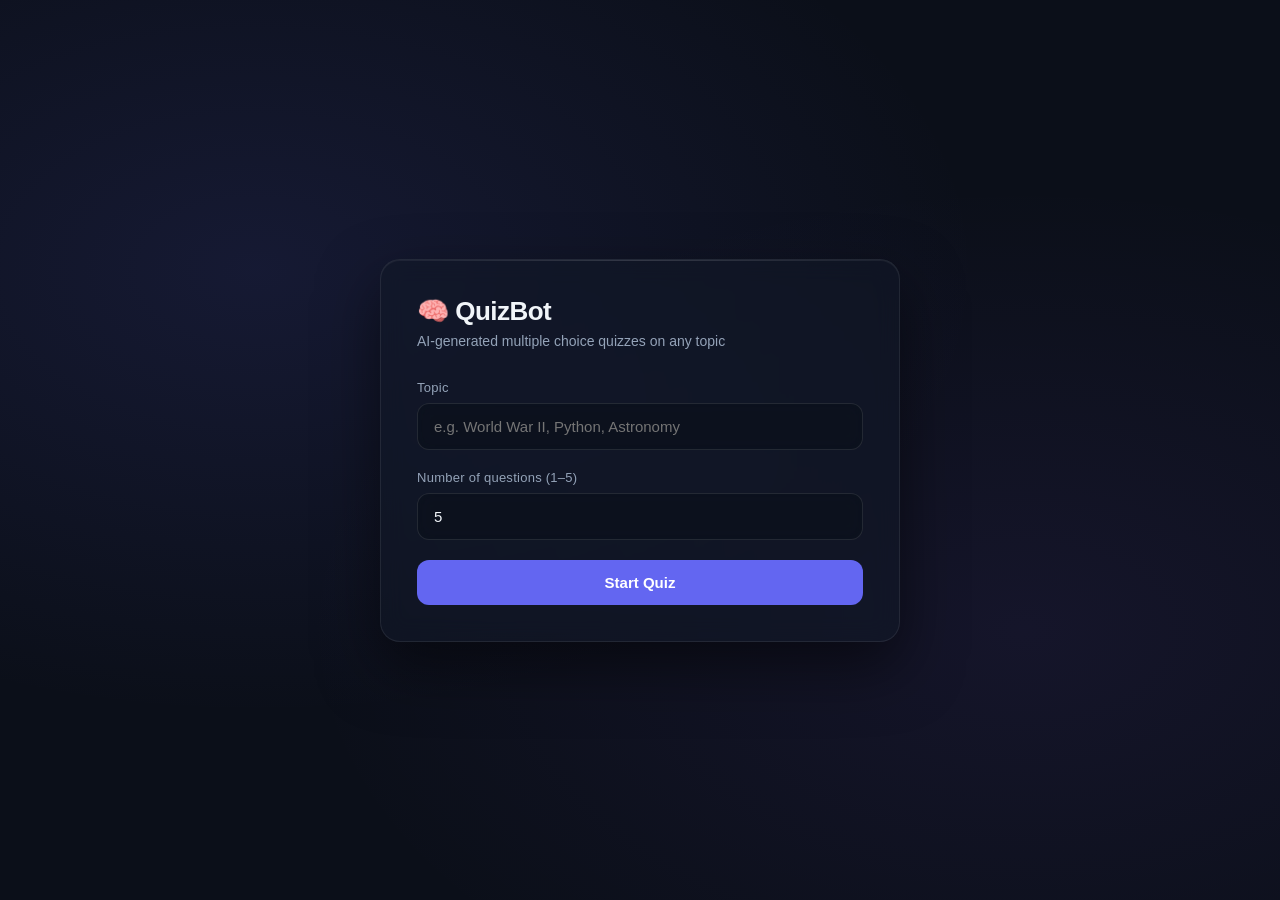
==== static/index.html @ 8777d4e5 "Initial commit: quiz app with glassmorphism UI and API layer" ====
<!DOCTYPE html>
<html lang="en">
<head>
<meta charset="UTF-8">
<meta name="viewport" content="width=device-width, initial-scale=1.0">
<meta name="api-base-url" content="{{ api_base_url | default('/api') }}">
<title>QuizBot</title>
<style>
  :root {
    --bg: #0B0F19;
    --bg-secondary: #111827;
    --card: rgba(17, 24, 39, 0.6);
    --card-border: rgba(255, 255, 255, 0.08);
    --accent: #6366f1;
    --accent-hover: #818cf8;
    --accent-glow: rgba(99, 102, 241, 0.4);
    --text: #f1f5f9;
    --muted: #94a3b8;
    --correct: #22c55e;
    --correct-glow: rgba(34, 197, 94, 0.3);
    --wrong: #ef4444;
    --wrong-glow: rgba(239, 68, 68, 0.3);
  }

  * { box-sizing: border-box; }

  body {
    margin: 0;
    min-height: 100vh;
    display: flex;
    align-items: center;
    justify-content: center;
    background: var(--bg);
    background-image:
      radial-gradient(at 20% 30%, rgba(99, 102, 241, 0.12) 0%, transparent 50%),
      radial-gradient(at 80% 70%, rgba(139, 92, 246, 0.08) 0%, transparent 50%);
    font-family: -apple-system, BlinkMacSystemFont, "Segoe UI", Roboto, sans-serif;
    color: var(--text);
    padding: 20px;
    overflow-x: hidden;
  }

  .card {
    background: var(--card);
    backdrop-filter: blur(12px);
    -webkit-backdrop-filter: blur(12px);
    border: 1px solid var(--card-border);
    border-radius: 20px;
    padding: 36px;
    width: 100%;
    max-width: 520px;
    box-shadow:
      0 25px 60px rgba(0, 0, 0, 0.5),
      inset 0 1px 0 rgba(255, 255, 255, 0.05);
    position: relative;
    overflow: hidden;
  }

  .card::before {
    content: '';
    position: absolute;
    top: 0;
    left: 0;
    right: 0;
    height: 1px;
    background: linear-gradient(90deg, transparent, rgba(255, 255, 255, 0.1), transparent);
  }

  h1 {
    margin: 0 0 4px;
    font-size: 26px;
    font-weight: 700;
    display: flex;
    align-items: center;
    gap: 10px;
    letter-spacing: -0.02em;
  }

  p.sub {
    color: var(--muted);
    margin: 0 0 28px;
    font-size: 14px;
    line-height: 1.5;
  }

  label {
    display: block;
    font-size: 13px;
    color: var(--muted);
    margin-bottom: 8px;
    font-weight: 500;
    letter-spacing: 0.02em;
  }

  input {
    width: 100%;
    padding: 14px 16px;
    border-radius: 12px;
    border: 1px solid rgba(255, 255, 255, 0.1);
    background: rgba(11, 15, 25, 0.6);
    backdrop-filter: blur(8px);
    color: var(--text);
    font-size: 15px;
    margin-bottom: 20px;
    transition: all 0.2s cubic-bezier(0.16, 1, 0.3, 1);
  }

  input:focus {
    outline: none;
    border-color: var(--accent);
    box-shadow: 0 0 0 3px var(--accent-glow);
  }

  button {
    width: 100%;
    padding: 14px;
    border: none;
    border-radius: 12px;
    background: var(--accent);
    color: white;
    font-size: 15px;
    font-weight: 600;
    cursor: pointer;
    transition: all 0.2s cubic-bezier(0.16, 1, 0.3, 1);
    position: relative;
    overflow: hidden;
  }

  button::before {
    content: '';
    position: absolute;
    top: 50%;
    left: 50%;
    width: 0;
    height: 0;
    background: rgba(255, 255, 255, 0.15);
    border-radius: 50%;
    transform: translate(-50%, -50%);
    transition: width 0.5s, height 0.5s;
  }

  button:hover::before {
    width: 300px;
    height: 300px;
  }

  button:hover {
    background: var(--accent-hover);
    transform: translateY(-1px);
    box-shadow: 0 8px 25px var(--accent-glow);
  }

  button:active {
    transform: translateY(0);
  }

  button:disabled {
    opacity: 0.5;
    cursor: not-allowed;
    transform: none;
  }

  .progress {
    font-size: 13px;
    color: var(--muted);
    margin-bottom: 16px;
    display: flex;
    justify-content: space-between;
    font-weight: 500;
    letter-spacing: 0.02em;
  }

  .question-text {
    font-size: 18px;
    line-height: 1.6;
    margin-bottom: 24px;
    font-weight: 500;
    letter-spacing: -0.01em;
  }

  .option-btn {
    display: flex;
    align-items: center;
    gap: 12px;
    width: 100%;
    text-align: left;
    background: rgba(11, 15, 25, 0.5);
    backdrop-filter: blur(8px);
    border: 1px solid rgba(255, 255, 255, 0.08);
    color: var(--text);
    padding: 14px 18px;
    border-radius: 12px;
    margin-bottom: 10px;
    font-size: 14px;
    cursor: pointer;
    transition: all 0.25s cubic-bezier(0.16, 1, 0.3, 1);
    position: relative;
    overflow: hidden;
    opacity: 0;
    transform: translateY(8px);
  }

  .option-btn:hover:not(:disabled) {
    border-color: var(--accent);
    background: rgba(99, 102, 241, 0.08);
    transform: scale(1.02) translateY(0);
    box-shadow: 0 4px 20px rgba(99, 102, 241, 0.15);
  }

  .option-btn:active:not(:disabled) {
    transform: scale(0.98);
  }

  .option-btn.correct {
    border-color: var(--correct);
    background: rgba(34, 197, 94, 0.12);
    animation: pulse-correct 0.5s cubic-bezier(0.16, 1, 0.3, 1);
  }

  .option-btn.wrong {
    border-color: var(--wrong);
    background: rgba(239, 68, 68, 0.12);
    animation: shake-wrong 0.5s cubic-bezier(0.16, 1, 0.3, 1);
  }

  .option-letter {
    display: inline-flex;
    align-items: center;
    justify-content: center;
    width: 28px;
    height: 28px;
    border-radius: 8px;
    background: rgba(255, 255, 255, 0.06);
    font-weight: 600;
    font-size: 13px;
    flex-shrink: 0;
  }

  .option-btn.correct .option-letter {
    background: var(--correct);
    color: #0B0F19;
  }

  .option-btn.wrong .option-letter {
    background: var(--wrong);
    color: white;
  }

  .feedback {
    margin: 16px 0;
    padding: 14px 18px;
    border-radius: 12px;
    font-size: 14px;
    font-weight: 500;
    backdrop-filter: blur(8px);
    border: 1px solid;
  }

  .feedback.correct {
    background: rgba(34, 197, 94, 0.1);
    color: var(--correct);
    border-color: rgba(34, 197, 94, 0.2);
  }

  .feedback.wrong {
    background: rgba(239, 68, 68, 0.1);
    color: var(--wrong);
    border-color: rgba(239, 68, 68, 0.2);
  }

  .error {
    color: var(--wrong);
    font-size: 13px;
    margin-bottom: 16px;
    padding: 12px 16px;
    background: rgba(239, 68, 68, 0.1);
    border-radius: 10px;
    border: 1px solid rgba(239, 68, 68, 0.2);
    backdrop-filter: blur(8px);
  }

  .score-final {
    text-align: center;
  }

  .score-final .big {
    font-size: 56px;
    font-weight: 700;
    margin: 16px 0;
    background: linear-gradient(135deg, var(--accent), #a78bfa);
    -webkit-background-clip: text;
    -webkit-text-fill-color: transparent;
    background-clip: text;
    letter-spacing: -0.02em;
  }

  .hidden { display: none !important; }

  /* Skeleton Loader */
  .skeleton-container {
    position: absolute;
    inset: 0;
    padding: 36px;
    display: flex;
    flex-direction: column;
    gap: 16px;
    z-index: 10;
    background: var(--card);
    backdrop-filter: blur(12px);
    border-radius: 20px;
  }

  .skeleton-line {
    height: 14px;
    background: linear-gradient(90deg, rgba(255,255,255,0.04) 25%, rgba(255,255,255,0.08) 50%, rgba(255,255,255,0.04) 75%);
    background-size: 200% 100%;
    animation: skeleton-shimmer 1.5s infinite;
    border-radius: 8px;
  }

  .skeleton-line.short { width: 60%; }
  .skeleton-line.medium { width: 80%; }
  .skeleton-line.long { width: 100%; }
  .skeleton-line.question { height: 18px; margin-top: 8px; }
  .skeleton-line.option { height: 48px; margin-top: 4px; }

  /* Error Fallback */
  .error-fallback {
    text-align: center;
    padding: 20px 0;
  }

  .error-fallback .error-icon {
    font-size: 48px;
    margin-bottom: 16px;
    opacity: 0.8;
  }

  .error-fallback .error-message {
    color: var(--wrong);
    font-size: 14px;
    margin-bottom: 20px;
    line-height: 1.5;
  }

  /* Spinner */
  .spinner {
    display: flex;
    align-items: center;
    justify-content: center;
    gap: 10px;
    color: var(--muted);
    padding: 20px 0;
    font-size: 14px;
  }

  .spinner-dot {
    width: 8px;
    height: 8px;
    border-radius: 50%;
    background: var(--accent);
    animation: spinner-bounce 1.4s ease-in-out infinite both;
  }

  .spinner-dot:nth-child(1) { animation-delay: -0.32s; }
  .spinner-dot:nth-child(2) { animation-delay: -0.16s; }

  /* Animations */
  @keyframes skeleton-shimmer {
    0% { background-position: 200% 0; }
    100% { background-position: -200% 0; }
  }

  @keyframes spinner-bounce {
    0%, 80%, 100% { transform: scale(0); opacity: 0.5; }
    40% { transform: scale(1); opacity: 1; }
  }

  @keyframes pulse-correct {
    0% { transform: scale(1); }
    50% { transform: scale(1.02); box-shadow: 0 0 0 4px var(--correct-glow); }
    100% { transform: scale(1); }
  }

  @keyframes shake-wrong {
    0%, 100% { transform: translateX(0); }
    20% { transform: translateX(-4px); }
    40% { transform: translateX(4px); }
    60% { transform: translateX(-4px); }
    80% { transform: translateX(4px); }
  }

  @keyframes fadeInUp {
    from { opacity: 0; transform: translateY(20px); }
    to { opacity: 1; transform: translateY(0); }
  }

  .screen-enter {
    animation: fadeInUp 0.5s cubic-bezier(0.16, 1, 0.3, 1) forwards;
  }

  /* Leaderboard */
  .leaderboard-item {
    display: flex;
    justify-content: space-between;
    align-items: center;
    padding: 10px 14px;
    background: rgba(255, 255, 255, 0.03);
    border-radius: 10px;
    margin-bottom: 8px;
    font-size: 14px;
    border: 1px solid rgba(255, 255, 255, 0.05);
  }

  .leaderboard-rank {
    font-weight: 700;
    color: var(--accent);
    width: 30px;
  }

  .leaderboard-score {
    font-weight: 600;
    color: var(--correct);
  }
</style>
</head>
<body>

<div class="card" id="app">
  <h1>🧠 QuizBot</h1>
  <p class="sub">AI-generated multiple choice quizzes on any topic</p>
  <div id="error" class="error hidden"></div>

  <!-- Setup screen -->
  <div id="setup-screen">
    <label for="topic">Topic</label>
    <input id="topic" type="text" placeholder="e.g. World War II, Python, Astronomy">

    <label for="num-questions">Number of questions (1–5)</label>
    <input id="num-questions" type="number" min="1" max="5" value="5">

    <button id="start-btn">Start Quiz</button>
  </div>

  <!-- Quiz screen -->
  <div id="quiz-screen" class="hidden">
    <div class="progress">
      <span id="progress-text"></span>
      <span id="score-text"></span>
    </div>
    <div id="question-text" class="question-text"></div>
    <div id="options-container"></div>
    <div id="feedback" class="feedback hidden"></div>
    <button id="next-btn" class="hidden">Next Question</button>
  </div>

  <!-- Loading -->
  <div id="loading" class="spinner hidden">
    <div class="spinner-dot"></div>
    <div class="spinner-dot"></div>
    <div class="spinner-dot"></div>
  </div>

  <!-- Skeleton Loader -->
  <div id="skeleton" class="skeleton-container hidden">
    <div class="skeleton-line short question"></div>
    <div class="skeleton-line long question"></div>
    <div class="skeleton-line option"></div>
    <div class="skeleton-line option"></div>
    <div class="skeleton-line option"></div>
    <div class="skeleton-line option"></div>
  </div>

  <!-- Error Fallback -->
  <div id="error-fallback" class="error-fallback hidden">
    <div class="error-icon">⚠️</div>
    <div class="error-message"></div>
    <button id="retry-btn">Try Again</button>
  </div>

  <!-- Final score screen -->
  <div id="final-screen" class="hidden score-final">
    <p>Quiz complete!</p>
    <div class="big" id="final-score"></div>
    <button id="restart-btn">Try Another Topic</button>
  </div>
</div>

<script type="module" src="/static/js/app.js"></script>
</body>
</html>
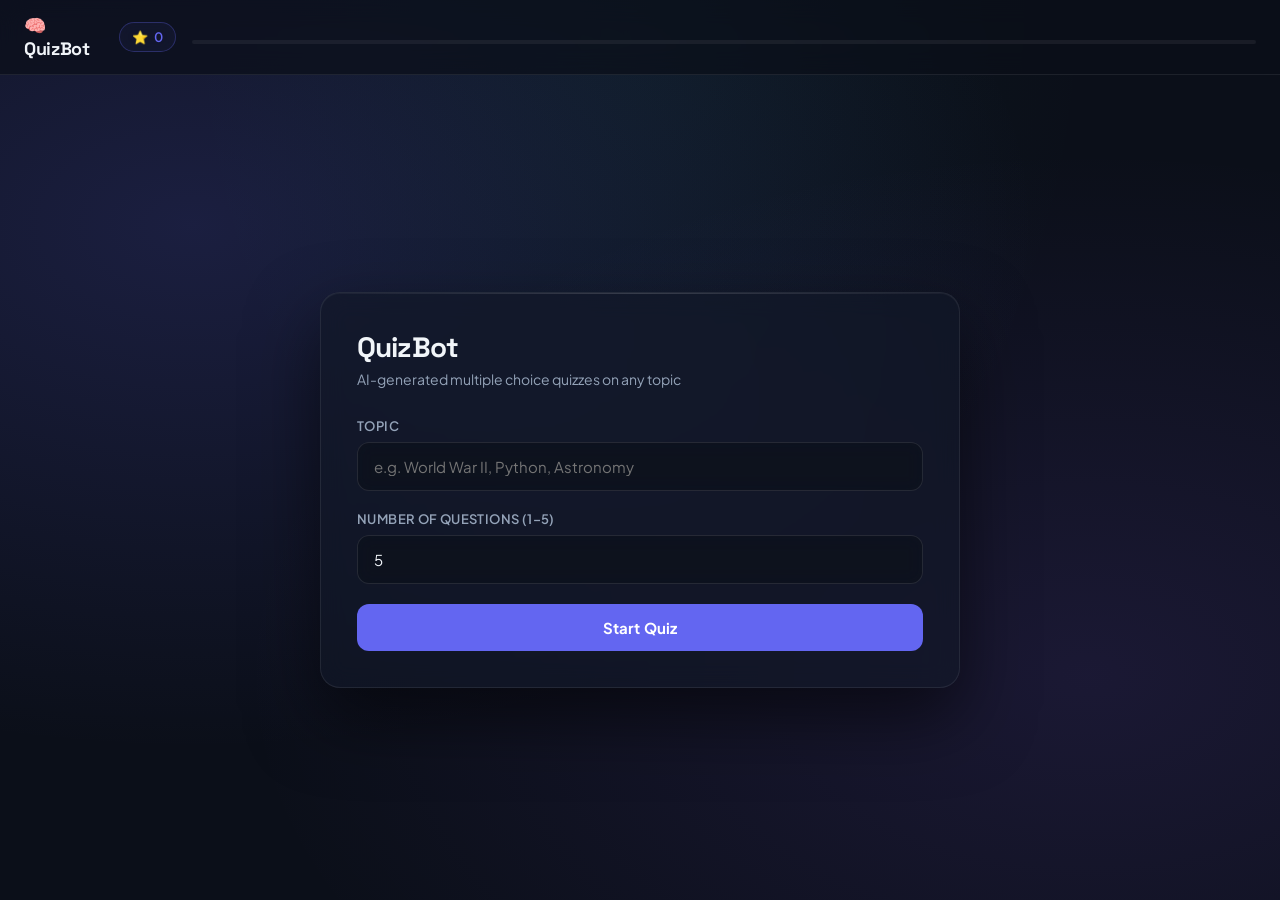
==== commit 515e2baa: "fix: add utf-8 encoding fallback in template loader and redesign UI with glassmorphism" ====
--- a/static/index.html
+++ b/static/index.html
@@ -5,41 +5,123 @@
 <meta name="viewport" content="width=device-width, initial-scale=1.0">
 <meta name="api-base-url" content="{{ api_base_url | default('/api') }}">
 <title>QuizBot</title>
+<link rel="preconnect" href="https://fonts.googleapis.com">
+<link rel="preconnect" href="https://fonts.gstatic.com" crossorigin>
+<link href="https://fonts.googleapis.com/css2?family=Plus+Jakarta+Sans:wght@400;500;600;700&family=Space+Grotesk:wght@500;700&display=swap" rel="stylesheet">
 <style>
   :root {
     --bg: #0B0F19;
-    --bg-secondary: #111827;
-    --card: rgba(17, 24, 39, 0.6);
+    --bg-secondary: #0f1629;
+    --card: rgba(17, 24, 39, 0.65);
     --card-border: rgba(255, 255, 255, 0.08);
-    --accent: #6366f1;
+    --accent: #6366F1;
     --accent-hover: #818cf8;
-    --accent-glow: rgba(99, 102, 241, 0.4);
+    --accent-glow: rgba(99, 102, 241, 0.45);
     --text: #f1f5f9;
     --muted: #94a3b8;
-    --correct: #22c55e;
-    --correct-glow: rgba(34, 197, 94, 0.3);
-    --wrong: #ef4444;
-    --wrong-glow: rgba(239, 68, 68, 0.3);
-  }
-
-  * { box-sizing: border-box; }
+    --correct: #10B981;
+    --correct-glow: rgba(16, 185, 129, 0.35);
+    --wrong: #EF4444;
+    --wrong-glow: rgba(239, 68, 68, 0.35);
+    --header-bg: rgba(11, 15, 25, 0.7);
+  }
+
+  * { box-sizing: border-box; margin: 0; padding: 0; }
 
   body {
-    margin: 0;
     min-height: 100vh;
     display: flex;
     align-items: center;
     justify-content: center;
     background: var(--bg);
     background-image:
-      radial-gradient(at 20% 30%, rgba(99, 102, 241, 0.12) 0%, transparent 50%),
-      radial-gradient(at 80% 70%, rgba(139, 92, 246, 0.08) 0%, transparent 50%);
-    font-family: -apple-system, BlinkMacSystemFont, "Segoe UI", Roboto, sans-serif;
+      radial-gradient(at 15% 25%, rgba(99, 102, 241, 0.18) 0%, transparent 55%),
+      radial-gradient(at 85% 75%, rgba(139, 92, 246, 0.12) 0%, transparent 55%),
+      radial-gradient(at 50% 0%, rgba(16, 185, 129, 0.06) 0%, transparent 50%);
+    font-family: 'Plus Jakarta Sans', sans-serif;
     color: var(--text);
     padding: 20px;
     overflow-x: hidden;
   }
 
+  /* Header Bar */
+  .header-bar {
+    position: fixed;
+    top: 0;
+    left: 0;
+    right: 0;
+    z-index: 100;
+    background: var(--header-bg);
+    backdrop-filter: blur(12px);
+    -webkit-backdrop-filter: blur(12px);
+    border-bottom: 1px solid var(--card-border);
+    padding: 14px 24px;
+    display: flex;
+    align-items: center;
+    justify-content: space-between;
+    gap: 16px;
+  }
+
+  .header-brand {
+    font-family: 'Space Grotesk', sans-serif;
+    font-size: 18px;
+    font-weight: 700;
+    letter-spacing: -0.02em;
+    display: flex;
+    align-items: center;
+    gap: 8px;
+  }
+
+  .header-stats {
+    display: flex;
+    align-items: center;
+    gap: 12px;
+  }
+
+  .stat-badge {
+    display: inline-flex;
+    align-items: center;
+    gap: 6px;
+    padding: 6px 12px;
+    border-radius: 999px;
+    background: rgba(255, 255, 255, 0.04);
+    border: 1px solid var(--card-border);
+    font-size: 13px;
+    font-weight: 600;
+    backdrop-filter: blur(8px);
+  }
+
+  .stat-badge.streak {
+    border-color: rgba(245, 158, 11, 0.3);
+    color: #fbbf24;
+    background: rgba(245, 158, 11, 0.08);
+  }
+
+  .stat-badge.score {
+    border-color: rgba(99, 102, 241, 0.3);
+    color: var(--accent);
+    background: rgba(99, 102, 241, 0.08);
+  }
+
+  /* Progress Bar */
+  .progress-track {
+    width: 100%;
+    height: 4px;
+    background: rgba(255, 255, 255, 0.06);
+    border-radius: 999px;
+    overflow: hidden;
+    margin-top: 10px;
+  }
+
+  .progress-fill {
+    height: 100%;
+    background: linear-gradient(90deg, var(--accent), #a78bfa);
+    border-radius: 999px;
+    transition: width 0.4s cubic-bezier(0.16, 1, 0.3, 1);
+    box-shadow: 0 0 12px var(--accent-glow);
+  }
+
+  /* Main Card */
   .card {
     background: var(--card);
     backdrop-filter: blur(12px);
@@ -48,12 +130,13 @@
     border-radius: 20px;
     padding: 36px;
     width: 100%;
-    max-width: 520px;
+    max-width: 640px;
     box-shadow:
-      0 25px 60px rgba(0, 0, 0, 0.5),
-      inset 0 1px 0 rgba(255, 255, 255, 0.05);
+      0 30px 70px rgba(0, 0, 0, 0.55),
+      inset 0 1px 0 rgba(255, 255, 255, 0.04);
     position: relative;
     overflow: hidden;
+    margin-top: 80px;
   }
 
   .card::before {
@@ -63,24 +146,22 @@
     left: 0;
     right: 0;
     height: 1px;
-    background: linear-gradient(90deg, transparent, rgba(255, 255, 255, 0.1), transparent);
+    background: linear-gradient(90deg, transparent, rgba(255, 255, 255, 0.12), transparent);
   }
 
   h1 {
-    margin: 0 0 4px;
-    font-size: 26px;
+    font-family: 'Space Grotesk', sans-serif;
+    font-size: 28px;
     font-weight: 700;
-    display: flex;
-    align-items: center;
-    gap: 10px;
-    letter-spacing: -0.02em;
+    margin-bottom: 4px;
+    letter-spacing: -0.03em;
   }
 
   p.sub {
     color: var(--muted);
-    margin: 0 0 28px;
     font-size: 14px;
     line-height: 1.5;
+    margin-bottom: 28px;
   }
 
   label {
@@ -88,8 +169,9 @@
     font-size: 13px;
     color: var(--muted);
     margin-bottom: 8px;
-    font-weight: 500;
-    letter-spacing: 0.02em;
+    font-weight: 600;
+    letter-spacing: 0.03em;
+    text-transform: uppercase;
   }
 
   input {
@@ -97,12 +179,13 @@
     padding: 14px 16px;
     border-radius: 12px;
     border: 1px solid rgba(255, 255, 255, 0.1);
-    background: rgba(11, 15, 25, 0.6);
+    background: rgba(11, 15, 25, 0.55);
     backdrop-filter: blur(8px);
     color: var(--text);
+    font-family: 'Plus Jakarta Sans', sans-serif;
     font-size: 15px;
     margin-bottom: 20px;
-    transition: all 0.2s cubic-bezier(0.16, 1, 0.3, 1);
+    transition: all 0.25s cubic-bezier(0.16, 1, 0.3, 1);
   }
 
   input:focus {
@@ -118,61 +201,47 @@
     border-radius: 12px;
     background: var(--accent);
     color: white;
+    font-family: 'Plus Jakarta Sans', sans-serif;
     font-size: 15px;
-    font-weight: 600;
+    font-weight: 700;
     cursor: pointer;
-    transition: all 0.2s cubic-bezier(0.16, 1, 0.3, 1);
+    transition: all 0.25s cubic-bezier(0.16, 1, 0.3, 1);
     position: relative;
     overflow: hidden;
-  }
-
-  button::before {
+    letter-spacing: 0.01em;
+  }
+
+  button::after {
     content: '';
     position: absolute;
-    top: 50%;
-    left: 50%;
-    width: 0;
-    height: 0;
-    background: rgba(255, 255, 255, 0.15);
-    border-radius: 50%;
-    transform: translate(-50%, -50%);
-    transition: width 0.5s, height 0.5s;
-  }
-
-  button:hover::before {
-    width: 300px;
-    height: 300px;
+    inset: 0;
+    background: linear-gradient(135deg, rgba(255,255,255,0.15), transparent 60%);
+    opacity: 0;
+    transition: opacity 0.25s;
   }
 
   button:hover {
     background: var(--accent-hover);
     transform: translateY(-1px);
-    box-shadow: 0 8px 25px var(--accent-glow);
-  }
+    box-shadow: 0 10px 30px var(--accent-glow);
+  }
+
+  button:hover::after { opacity: 1; }
 
   button:active {
-    transform: translateY(0);
+    transform: translateY(0) scale(0.98);
   }
 
   button:disabled {
     opacity: 0.5;
     cursor: not-allowed;
-    transform: none;
-  }
-
-  .progress {
-    font-size: 13px;
-    color: var(--muted);
-    margin-bottom: 16px;
-    display: flex;
-    justify-content: space-between;
-    font-weight: 500;
-    letter-spacing: 0.02em;
+    transform: none !important;
   }
 
   .question-text {
-    font-size: 18px;
-    line-height: 1.6;
+    font-family: 'Space Grotesk', sans-serif;
+    font-size: 20px;
+    line-height: 1.5;
     margin-bottom: 24px;
     font-weight: 500;
     letter-spacing: -0.01em;
@@ -181,39 +250,42 @@
   .option-btn {
     display: flex;
     align-items: center;
-    gap: 12px;
+    gap: 14px;
     width: 100%;
     text-align: left;
     background: rgba(11, 15, 25, 0.5);
     backdrop-filter: blur(8px);
     border: 1px solid rgba(255, 255, 255, 0.08);
     color: var(--text);
-    padding: 14px 18px;
-    border-radius: 12px;
-    margin-bottom: 10px;
+    padding: 16px 20px;
+    border-radius: 14px;
+    margin-bottom: 12px;
+    font-family: 'Plus Jakarta Sans', sans-serif;
     font-size: 14px;
+    font-weight: 500;
     cursor: pointer;
-    transition: all 0.25s cubic-bezier(0.16, 1, 0.3, 1);
+    transition: all 0.3s cubic-bezier(0.16, 1, 0.3, 1);
     position: relative;
     overflow: hidden;
     opacity: 0;
-    transform: translateY(8px);
+    transform: translateY(10px);
   }
 
   .option-btn:hover:not(:disabled) {
     border-color: var(--accent);
     background: rgba(99, 102, 241, 0.08);
     transform: scale(1.02) translateY(0);
-    box-shadow: 0 4px 20px rgba(99, 102, 241, 0.15);
+    box-shadow: 0 6px 24px rgba(99, 102, 241, 0.18);
   }
 
   .option-btn:active:not(:disabled) {
     transform: scale(0.98);
+    transition: all 0.1s cubic-bezier(0.16, 1, 0.3, 1);
   }
 
   .option-btn.correct {
     border-color: var(--correct);
-    background: rgba(34, 197, 94, 0.12);
+    background: rgba(16, 185, 129, 0.12);
     animation: pulse-correct 0.5s cubic-bezier(0.16, 1, 0.3, 1);
   }
 
@@ -227,13 +299,14 @@
     display: inline-flex;
     align-items: center;
     justify-content: center;
-    width: 28px;
-    height: 28px;
+    width: 30px;
+    height: 30px;
     border-radius: 8px;
     background: rgba(255, 255, 255, 0.06);
-    font-weight: 600;
+    font-weight: 700;
     font-size: 13px;
     flex-shrink: 0;
+    transition: all 0.25s;
   }
 
   .option-btn.correct .option-letter {
@@ -251,15 +324,15 @@
     padding: 14px 18px;
     border-radius: 12px;
     font-size: 14px;
-    font-weight: 500;
+    font-weight: 600;
     backdrop-filter: blur(8px);
     border: 1px solid;
   }
 
   .feedback.correct {
-    background: rgba(34, 197, 94, 0.1);
+    background: rgba(16, 185, 129, 0.1);
     color: var(--correct);
-    border-color: rgba(34, 197, 94, 0.2);
+    border-color: rgba(16, 185, 129, 0.2);
   }
 
   .feedback.wrong {
@@ -279,19 +352,18 @@
     backdrop-filter: blur(8px);
   }
 
-  .score-final {
-    text-align: center;
-  }
+  .score-final { text-align: center; }
 
   .score-final .big {
-    font-size: 56px;
+    font-family: 'Space Grotesk', sans-serif;
+    font-size: 64px;
     font-weight: 700;
     margin: 16px 0;
     background: linear-gradient(135deg, var(--accent), #a78bfa);
     -webkit-background-clip: text;
     -webkit-text-fill-color: transparent;
     background-clip: text;
-    letter-spacing: -0.02em;
+    letter-spacing: -0.03em;
   }
 
   .hidden { display: none !important; }
@@ -308,6 +380,7 @@
     background: var(--card);
     backdrop-filter: blur(12px);
     border-radius: 20px;
+    pointer-events: none;
   }
 
   .skeleton-line {
@@ -378,20 +451,20 @@
 
   @keyframes pulse-correct {
     0% { transform: scale(1); }
-    50% { transform: scale(1.02); box-shadow: 0 0 0 4px var(--correct-glow); }
+    50% { transform: scale(1.02); box-shadow: 0 0 0 6px var(--correct-glow); }
     100% { transform: scale(1); }
   }
 
   @keyframes shake-wrong {
     0%, 100% { transform: translateX(0); }
-    20% { transform: translateX(-4px); }
-    40% { transform: translateX(4px); }
-    60% { transform: translateX(-4px); }
-    80% { transform: translateX(4px); }
+    20% { transform: translateX(-5px); }
+    40% { transform: translateX(5px); }
+    60% { transform: translateX(-5px); }
+    80% { transform: translateX(5px); }
   }
 
   @keyframes fadeInUp {
-    from { opacity: 0; transform: translateY(20px); }
+    from { opacity: 0; transform: translateY(24px); }
     to { opacity: 1; transform: translateY(0); }
   }
 
@@ -399,35 +472,46 @@
     animation: fadeInUp 0.5s cubic-bezier(0.16, 1, 0.3, 1) forwards;
   }
 
-  /* Leaderboard */
-  .leaderboard-item {
-    display: flex;
-    justify-content: space-between;
-    align-items: center;
-    padding: 10px 14px;
-    background: rgba(255, 255, 255, 0.03);
-    border-radius: 10px;
-    margin-bottom: 8px;
-    font-size: 14px;
-    border: 1px solid rgba(255, 255, 255, 0.05);
-  }
-
-  .leaderboard-rank {
-    font-weight: 700;
-    color: var(--accent);
-    width: 30px;
-  }
-
-  .leaderboard-score {
-    font-weight: 600;
-    color: var(--correct);
+  /* Question Transition */
+  .question-exit {
+    animation: fadeOutLeft 0.25s cubic-bezier(0.16, 1, 0.3, 1) forwards;
+  }
+
+  .question-enter {
+    animation: fadeInRight 0.4s cubic-bezier(0.16, 1, 0.3, 1) forwards;
+  }
+
+  @keyframes fadeOutLeft {
+    from { opacity: 1; transform: translateX(0); }
+    to { opacity: 0; transform: translateX(-20px); }
+  }
+
+  @keyframes fadeInRight {
+    from { opacity: 0; transform: translateX(20px); }
+    to { opacity: 1; transform: translateX(0); }
   }
 </style>
 </head>
 <body>
 
+<!-- Top Header Bar -->
+<div class="header-bar" id="header-bar">
+  <div class="header-brand">🧠 QuizBot</div>
+  <div class="header-stats">
+    <div class="stat-badge streak" id="streak-badge" style="display:none;">
+      🔥 <span id="streak-count">0</span>
+    </div>
+    <div class="stat-badge score">
+      ⭐ <span id="header-score">0</span>
+    </div>
+  </div>
+  <div class="progress-track">
+    <div class="progress-fill" id="progress-fill" style="width: 0%"></div>
+  </div>
+</div>
+
 <div class="card" id="app">
-  <h1>🧠 QuizBot</h1>
+  <h1>QuizBot</h1>
   <p class="sub">AI-generated multiple choice quizzes on any topic</p>
   <div id="error" class="error hidden"></div>
 
@@ -444,7 +528,7 @@
 
   <!-- Quiz screen -->
   <div id="quiz-screen" class="hidden">
-    <div class="progress">
+    <div class="progress" style="display:flex; justify-content:space-between; font-size:13px; color:var(--muted); margin-bottom:16px; font-weight:600;">
       <span id="progress-text"></span>
       <span id="score-text"></span>
     </div>
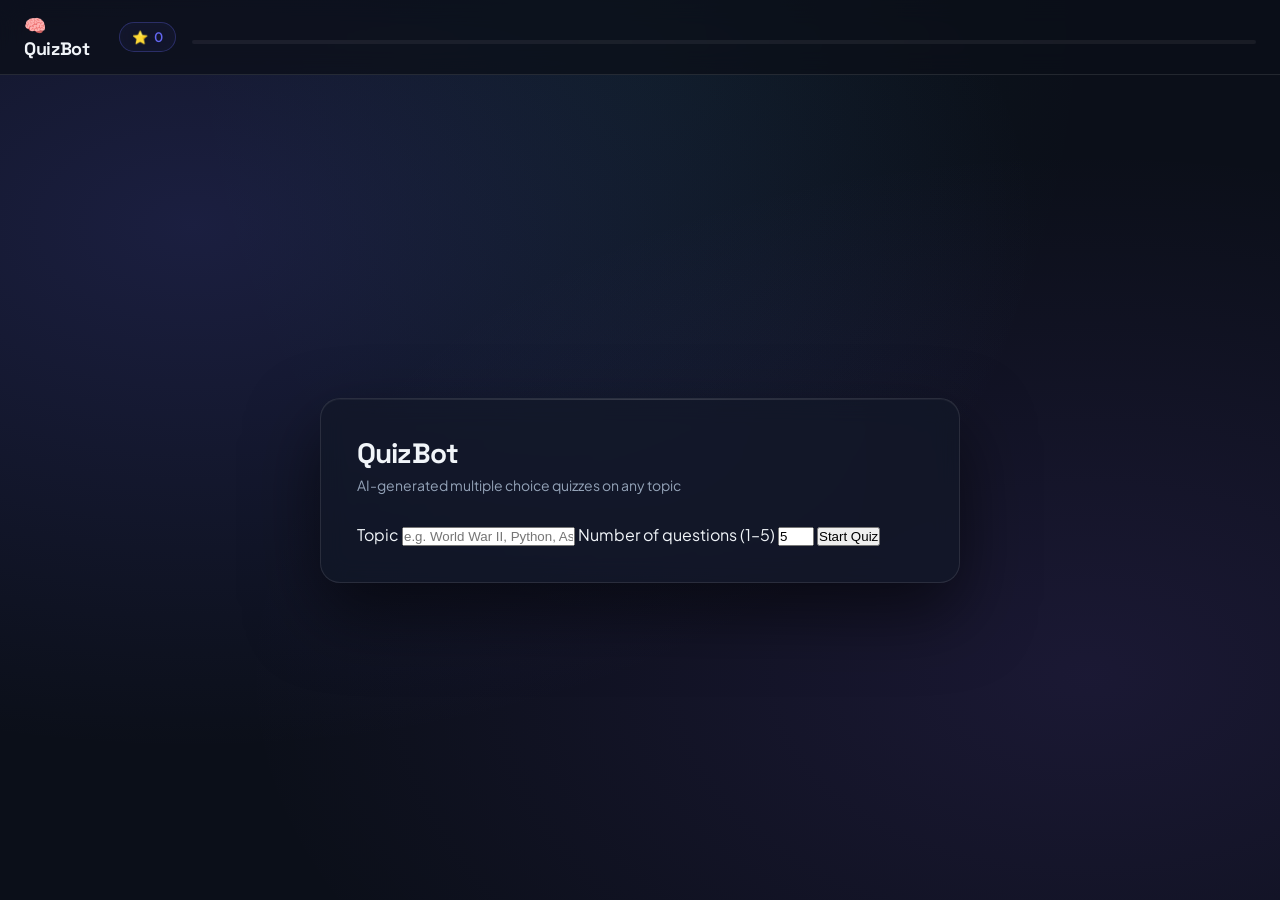
==== commit 3dcaf8b9: "feat: upgrade frontend UI with glassmorphism, difficulty badge, high scores, and resilient API handl" ====
--- a/static/index.html
+++ b/static/index.html
@@ -13,7 +13,7 @@
     --bg: #0B0F19;
     --bg-secondary: #0f1629;
     --card: rgba(17, 24, 39, 0.65);
-    --card-border: rgba(255, 255, 255, 0.08);
+    --card-border: rgba(255, 255, 255, 0.1);
     --accent: #6366F1;
     --accent-hover: #818cf8;
     --accent-glow: rgba(99, 102, 241, 0.45);
@@ -23,7 +23,10 @@
     --correct-glow: rgba(16, 185, 129, 0.35);
     --wrong: #EF4444;
     --wrong-glow: rgba(239, 68, 68, 0.35);
-    --header-bg: rgba(11, 15, 25, 0.7);
+    --header-bg: rgba(11, 15, 25, 0.75);
+    --difficulty-easy: #10B981;
+    --difficulty-medium: #F59E0B;
+    --difficulty-hard: #EF4444;
   }
 
   * { box-sizing: border-box; margin: 0; padding: 0; }
@@ -164,78 +167,58 @@
     margin-bottom: 28px;
   }
 
-  label {
-    display: block;
-    font-size: 13px;
+  .question-meta {
+    display: flex;
+    align-items: center;
+    justify-content: space-between;
+    margin-bottom: 16px;
+    gap: 10px;
+    flex-wrap: wrap;
+  }
+
+  .question-meta-left {
+    display: flex;
+    align-items: center;
+    gap: 10px;
+  }
+
+  .question-number {
+    font-size: 12px;
+    font-weight: 700;
+    letter-spacing: 0.08em;
+    text-transform: uppercase;
     color: var(--muted);
-    margin-bottom: 8px;
-    font-weight: 600;
-    letter-spacing: 0.03em;
+  }
+
+  .difficulty-badge {
+    display: inline-flex;
+    align-items: center;
+    gap: 6px;
+    padding: 4px 10px;
+    border-radius: 999px;
+    font-size: 12px;
+    font-weight: 700;
+    letter-spacing: 0.04em;
     text-transform: uppercase;
-  }
-
-  input {
-    width: 100%;
-    padding: 14px 16px;
-    border-radius: 12px;
-    border: 1px solid rgba(255, 255, 255, 0.1);
-    background: rgba(11, 15, 25, 0.55);
-    backdrop-filter: blur(8px);
-    color: var(--text);
-    font-family: 'Plus Jakarta Sans', sans-serif;
-    font-size: 15px;
-    margin-bottom: 20px;
-    transition: all 0.25s cubic-bezier(0.16, 1, 0.3, 1);
-  }
-
-  input:focus {
-    outline: none;
-    border-color: var(--accent);
-    box-shadow: 0 0 0 3px var(--accent-glow);
-  }
-
-  button {
-    width: 100%;
-    padding: 14px;
-    border: none;
-    border-radius: 12px;
-    background: var(--accent);
-    color: white;
-    font-family: 'Plus Jakarta Sans', sans-serif;
-    font-size: 15px;
-    font-weight: 700;
-    cursor: pointer;
-    transition: all 0.25s cubic-bezier(0.16, 1, 0.3, 1);
-    position: relative;
-    overflow: hidden;
-    letter-spacing: 0.01em;
-  }
-
-  button::after {
-    content: '';
-    position: absolute;
-    inset: 0;
-    background: linear-gradient(135deg, rgba(255,255,255,0.15), transparent 60%);
-    opacity: 0;
-    transition: opacity 0.25s;
-  }
-
-  button:hover {
-    background: var(--accent-hover);
-    transform: translateY(-1px);
-    box-shadow: 0 10px 30px var(--accent-glow);
-  }
-
-  button:hover::after { opacity: 1; }
-
-  button:active {
-    transform: translateY(0) scale(0.98);
-  }
-
-  button:disabled {
-    opacity: 0.5;
-    cursor: not-allowed;
-    transform: none !important;
+    border: 1px solid;
+  }
+
+  .difficulty-badge.easy {
+    color: var(--difficulty-easy);
+    border-color: rgba(16, 185, 129, 0.35);
+    background: rgba(16, 185, 129, 0.1);
+  }
+
+  .difficulty-badge.medium {
+    color: var(--difficulty-medium);
+    border-color: rgba(245, 158, 11, 0.35);
+    background: rgba(245, 158, 11, 0.1);
+  }
+
+  .difficulty-badge.hard {
+    color: var(--difficulty-hard);
+    border-color: rgba(239, 68, 68, 0.35);
+    background: rgba(239, 68, 68, 0.1);
   }
 
   .question-text {
@@ -252,12 +235,13 @@
     align-items: center;
     gap: 14px;
     width: 100%;
+    min-height: 48px;
     text-align: left;
     background: rgba(11, 15, 25, 0.5);
     backdrop-filter: blur(8px);
     border: 1px solid rgba(255, 255, 255, 0.08);
     color: var(--text);
-    padding: 16px 20px;
+    padding: 14px 18px;
     border-radius: 14px;
     margin-bottom: 12px;
     font-family: 'Plus Jakarta Sans', sans-serif;
@@ -366,6 +350,20 @@
     letter-spacing: -0.03em;
   }
 
+  .high-score-row {
+    display: inline-flex;
+    align-items: center;
+    gap: 8px;
+    padding: 8px 14px;
+    border-radius: 999px;
+    background: rgba(245, 158, 11, 0.1);
+    border: 1px solid rgba(245, 158, 11, 0.25);
+    color: #fbbf24;
+    font-size: 13px;
+    font-weight: 700;
+    margin-bottom: 18px;
+  }
+
   .hidden { display: none !important; }
 
   /* Skeleton Loader */
@@ -489,6 +487,15 @@
   @keyframes fadeInRight {
     from { opacity: 0; transform: translateX(20px); }
     to { opacity: 1; transform: translateX(0); }
+  }
+
+  @media (max-width: 480px) {
+    .header-bar { padding: 12px 16px; }
+    .header-brand { font-size: 16px; }
+    .stat-badge { padding: 5px 10px; font-size: 12px; }
+    .card { padding: 24px; }
+    .question-text { font-size: 18px; }
+    .score-final .big { font-size: 48px; }
   }
 </style>
 </head>
@@ -528,9 +535,11 @@
 
   <!-- Quiz screen -->
   <div id="quiz-screen" class="hidden">
-    <div class="progress" style="display:flex; justify-content:space-between; font-size:13px; color:var(--muted); margin-bottom:16px; font-weight:600;">
-      <span id="progress-text"></span>
-      <span id="score-text"></span>
+    <div class="question-meta">
+      <div class="question-meta-left">
+        <span class="question-number" id="question-number-label"></span>
+        <span class="difficulty-badge easy" id="difficulty-badge">Easy</span>
+      </div>
     </div>
     <div id="question-text" class="question-text"></div>
     <div id="options-container"></div>
@@ -566,6 +575,9 @@
   <div id="final-screen" class="hidden score-final">
     <p>Quiz complete!</p>
     <div class="big" id="final-score"></div>
+    <div class="high-score-row" id="high-score-row" style="display:none;">
+      🏆 New High Score
+    </div>
     <button id="restart-btn">Try Another Topic</button>
   </div>
 </div>
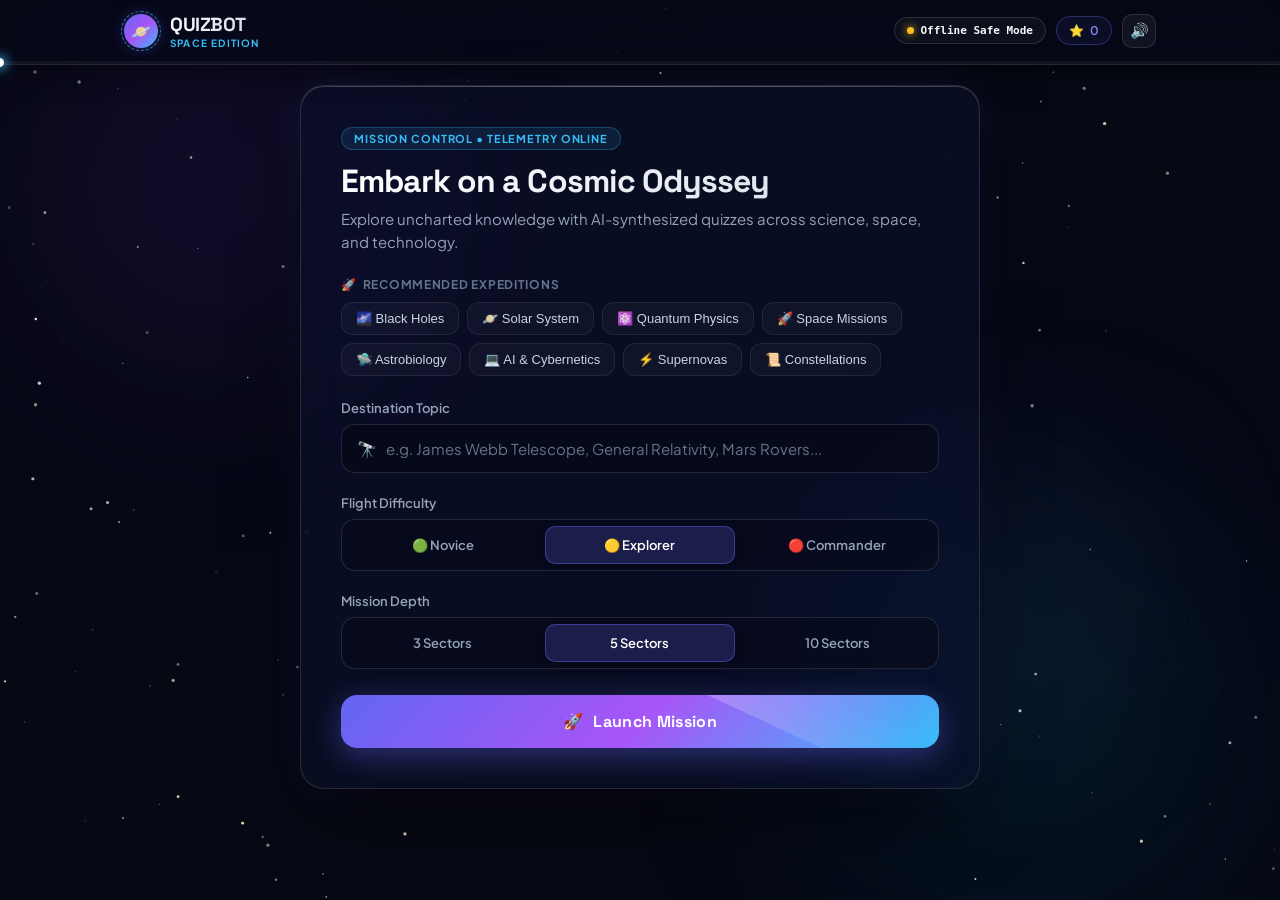
==== commit 2eacd9c4: "Refactor QuizBot: Space-Themed Glassmorphism UI, robust API debugging & Vercel deployment paths" ====
--- a/static/index.html
+++ b/static/index.html
@@ -1,587 +1,230 @@
 <!DOCTYPE html>
 <html lang="en">
 <head>
-<meta charset="UTF-8">
-<meta name="viewport" content="width=device-width, initial-scale=1.0">
-<meta name="api-base-url" content="{{ api_base_url | default('/api') }}">
-<title>QuizBot</title>
-<link rel="preconnect" href="https://fonts.googleapis.com">
-<link rel="preconnect" href="https://fonts.gstatic.com" crossorigin>
-<link href="https://fonts.googleapis.com/css2?family=Plus+Jakarta+Sans:wght@400;500;600;700&family=Space+Grotesk:wght@500;700&display=swap" rel="stylesheet">
-<style>
-  :root {
-    --bg: #0B0F19;
-    --bg-secondary: #0f1629;
-    --card: rgba(17, 24, 39, 0.65);
-    --card-border: rgba(255, 255, 255, 0.1);
-    --accent: #6366F1;
-    --accent-hover: #818cf8;
-    --accent-glow: rgba(99, 102, 241, 0.45);
-    --text: #f1f5f9;
-    --muted: #94a3b8;
-    --correct: #10B981;
-    --correct-glow: rgba(16, 185, 129, 0.35);
-    --wrong: #EF4444;
-    --wrong-glow: rgba(239, 68, 68, 0.35);
-    --header-bg: rgba(11, 15, 25, 0.75);
-    --difficulty-easy: #10B981;
-    --difficulty-medium: #F59E0B;
-    --difficulty-hard: #EF4444;
-  }
-
-  * { box-sizing: border-box; margin: 0; padding: 0; }
-
-  body {
-    min-height: 100vh;
-    display: flex;
-    align-items: center;
-    justify-content: center;
-    background: var(--bg);
-    background-image:
-      radial-gradient(at 15% 25%, rgba(99, 102, 241, 0.18) 0%, transparent 55%),
-      radial-gradient(at 85% 75%, rgba(139, 92, 246, 0.12) 0%, transparent 55%),
-      radial-gradient(at 50% 0%, rgba(16, 185, 129, 0.06) 0%, transparent 50%);
-    font-family: 'Plus Jakarta Sans', sans-serif;
-    color: var(--text);
-    padding: 20px;
-    overflow-x: hidden;
-  }
-
-  /* Header Bar */
-  .header-bar {
-    position: fixed;
-    top: 0;
-    left: 0;
-    right: 0;
-    z-index: 100;
-    background: var(--header-bg);
-    backdrop-filter: blur(12px);
-    -webkit-backdrop-filter: blur(12px);
-    border-bottom: 1px solid var(--card-border);
-    padding: 14px 24px;
-    display: flex;
-    align-items: center;
-    justify-content: space-between;
-    gap: 16px;
-  }
-
-  .header-brand {
-    font-family: 'Space Grotesk', sans-serif;
-    font-size: 18px;
-    font-weight: 700;
-    letter-spacing: -0.02em;
-    display: flex;
-    align-items: center;
-    gap: 8px;
-  }
-
-  .header-stats {
-    display: flex;
-    align-items: center;
-    gap: 12px;
-  }
-
-  .stat-badge {
-    display: inline-flex;
-    align-items: center;
-    gap: 6px;
-    padding: 6px 12px;
-    border-radius: 999px;
-    background: rgba(255, 255, 255, 0.04);
-    border: 1px solid var(--card-border);
-    font-size: 13px;
-    font-weight: 600;
-    backdrop-filter: blur(8px);
-  }
-
-  .stat-badge.streak {
-    border-color: rgba(245, 158, 11, 0.3);
-    color: #fbbf24;
-    background: rgba(245, 158, 11, 0.08);
-  }
-
-  .stat-badge.score {
-    border-color: rgba(99, 102, 241, 0.3);
-    color: var(--accent);
-    background: rgba(99, 102, 241, 0.08);
-  }
-
-  /* Progress Bar */
-  .progress-track {
-    width: 100%;
-    height: 4px;
-    background: rgba(255, 255, 255, 0.06);
-    border-radius: 999px;
-    overflow: hidden;
-    margin-top: 10px;
-  }
-
-  .progress-fill {
-    height: 100%;
-    background: linear-gradient(90deg, var(--accent), #a78bfa);
-    border-radius: 999px;
-    transition: width 0.4s cubic-bezier(0.16, 1, 0.3, 1);
-    box-shadow: 0 0 12px var(--accent-glow);
-  }
-
-  /* Main Card */
-  .card {
-    background: var(--card);
-    backdrop-filter: blur(12px);
-    -webkit-backdrop-filter: blur(12px);
-    border: 1px solid var(--card-border);
-    border-radius: 20px;
-    padding: 36px;
-    width: 100%;
-    max-width: 640px;
-    box-shadow:
-      0 30px 70px rgba(0, 0, 0, 0.55),
-      inset 0 1px 0 rgba(255, 255, 255, 0.04);
-    position: relative;
-    overflow: hidden;
-    margin-top: 80px;
-  }
-
-  .card::before {
-    content: '';
-    position: absolute;
-    top: 0;
-    left: 0;
-    right: 0;
-    height: 1px;
-    background: linear-gradient(90deg, transparent, rgba(255, 255, 255, 0.12), transparent);
-  }
-
-  h1 {
-    font-family: 'Space Grotesk', sans-serif;
-    font-size: 28px;
-    font-weight: 700;
-    margin-bottom: 4px;
-    letter-spacing: -0.03em;
-  }
-
-  p.sub {
-    color: var(--muted);
-    font-size: 14px;
-    line-height: 1.5;
-    margin-bottom: 28px;
-  }
-
-  .question-meta {
-    display: flex;
-    align-items: center;
-    justify-content: space-between;
-    margin-bottom: 16px;
-    gap: 10px;
-    flex-wrap: wrap;
-  }
-
-  .question-meta-left {
-    display: flex;
-    align-items: center;
-    gap: 10px;
-  }
-
-  .question-number {
-    font-size: 12px;
-    font-weight: 700;
-    letter-spacing: 0.08em;
-    text-transform: uppercase;
-    color: var(--muted);
-  }
-
-  .difficulty-badge {
-    display: inline-flex;
-    align-items: center;
-    gap: 6px;
-    padding: 4px 10px;
-    border-radius: 999px;
-    font-size: 12px;
-    font-weight: 700;
-    letter-spacing: 0.04em;
-    text-transform: uppercase;
-    border: 1px solid;
-  }
-
-  .difficulty-badge.easy {
-    color: var(--difficulty-easy);
-    border-color: rgba(16, 185, 129, 0.35);
-    background: rgba(16, 185, 129, 0.1);
-  }
-
-  .difficulty-badge.medium {
-    color: var(--difficulty-medium);
-    border-color: rgba(245, 158, 11, 0.35);
-    background: rgba(245, 158, 11, 0.1);
-  }
-
-  .difficulty-badge.hard {
-    color: var(--difficulty-hard);
-    border-color: rgba(239, 68, 68, 0.35);
-    background: rgba(239, 68, 68, 0.1);
-  }
-
-  .question-text {
-    font-family: 'Space Grotesk', sans-serif;
-    font-size: 20px;
-    line-height: 1.5;
-    margin-bottom: 24px;
-    font-weight: 500;
-    letter-spacing: -0.01em;
-  }
-
-  .option-btn {
-    display: flex;
-    align-items: center;
-    gap: 14px;
-    width: 100%;
-    min-height: 48px;
-    text-align: left;
-    background: rgba(11, 15, 25, 0.5);
-    backdrop-filter: blur(8px);
-    border: 1px solid rgba(255, 255, 255, 0.08);
-    color: var(--text);
-    padding: 14px 18px;
-    border-radius: 14px;
-    margin-bottom: 12px;
-    font-family: 'Plus Jakarta Sans', sans-serif;
-    font-size: 14px;
-    font-weight: 500;
-    cursor: pointer;
-    transition: all 0.3s cubic-bezier(0.16, 1, 0.3, 1);
-    position: relative;
-    overflow: hidden;
-    opacity: 0;
-    transform: translateY(10px);
-  }
-
-  .option-btn:hover:not(:disabled) {
-    border-color: var(--accent);
-    background: rgba(99, 102, 241, 0.08);
-    transform: scale(1.02) translateY(0);
-    box-shadow: 0 6px 24px rgba(99, 102, 241, 0.18);
-  }
-
-  .option-btn:active:not(:disabled) {
-    transform: scale(0.98);
-    transition: all 0.1s cubic-bezier(0.16, 1, 0.3, 1);
-  }
-
-  .option-btn.correct {
-    border-color: var(--correct);
-    background: rgba(16, 185, 129, 0.12);
-    animation: pulse-correct 0.5s cubic-bezier(0.16, 1, 0.3, 1);
-  }
-
-  .option-btn.wrong {
-    border-color: var(--wrong);
-    background: rgba(239, 68, 68, 0.12);
-    animation: shake-wrong 0.5s cubic-bezier(0.16, 1, 0.3, 1);
-  }
-
-  .option-letter {
-    display: inline-flex;
-    align-items: center;
-    justify-content: center;
-    width: 30px;
-    height: 30px;
-    border-radius: 8px;
-    background: rgba(255, 255, 255, 0.06);
-    font-weight: 700;
-    font-size: 13px;
-    flex-shrink: 0;
-    transition: all 0.25s;
-  }
-
-  .option-btn.correct .option-letter {
-    background: var(--correct);
-    color: #0B0F19;
-  }
-
-  .option-btn.wrong .option-letter {
-    background: var(--wrong);
-    color: white;
-  }
-
-  .feedback {
-    margin: 16px 0;
-    padding: 14px 18px;
-    border-radius: 12px;
-    font-size: 14px;
-    font-weight: 600;
-    backdrop-filter: blur(8px);
-    border: 1px solid;
-  }
-
-  .feedback.correct {
-    background: rgba(16, 185, 129, 0.1);
-    color: var(--correct);
-    border-color: rgba(16, 185, 129, 0.2);
-  }
-
-  .feedback.wrong {
-    background: rgba(239, 68, 68, 0.1);
-    color: var(--wrong);
-    border-color: rgba(239, 68, 68, 0.2);
-  }
-
-  .error {
-    color: var(--wrong);
-    font-size: 13px;
-    margin-bottom: 16px;
-    padding: 12px 16px;
-    background: rgba(239, 68, 68, 0.1);
-    border-radius: 10px;
-    border: 1px solid rgba(239, 68, 68, 0.2);
-    backdrop-filter: blur(8px);
-  }
-
-  .score-final { text-align: center; }
-
-  .score-final .big {
-    font-family: 'Space Grotesk', sans-serif;
-    font-size: 64px;
-    font-weight: 700;
-    margin: 16px 0;
-    background: linear-gradient(135deg, var(--accent), #a78bfa);
-    -webkit-background-clip: text;
-    -webkit-text-fill-color: transparent;
-    background-clip: text;
-    letter-spacing: -0.03em;
-  }
-
-  .high-score-row {
-    display: inline-flex;
-    align-items: center;
-    gap: 8px;
-    padding: 8px 14px;
-    border-radius: 999px;
-    background: rgba(245, 158, 11, 0.1);
-    border: 1px solid rgba(245, 158, 11, 0.25);
-    color: #fbbf24;
-    font-size: 13px;
-    font-weight: 700;
-    margin-bottom: 18px;
-  }
-
-  .hidden { display: none !important; }
-
-  /* Skeleton Loader */
-  .skeleton-container {
-    position: absolute;
-    inset: 0;
-    padding: 36px;
-    display: flex;
-    flex-direction: column;
-    gap: 16px;
-    z-index: 10;
-    background: var(--card);
-    backdrop-filter: blur(12px);
-    border-radius: 20px;
-    pointer-events: none;
-  }
-
-  .skeleton-line {
-    height: 14px;
-    background: linear-gradient(90deg, rgba(255,255,255,0.04) 25%, rgba(255,255,255,0.08) 50%, rgba(255,255,255,0.04) 75%);
-    background-size: 200% 100%;
-    animation: skeleton-shimmer 1.5s infinite;
-    border-radius: 8px;
-  }
-
-  .skeleton-line.short { width: 60%; }
-  .skeleton-line.medium { width: 80%; }
-  .skeleton-line.long { width: 100%; }
-  .skeleton-line.question { height: 18px; margin-top: 8px; }
-  .skeleton-line.option { height: 48px; margin-top: 4px; }
-
-  /* Error Fallback */
-  .error-fallback {
-    text-align: center;
-    padding: 20px 0;
-  }
-
-  .error-fallback .error-icon {
-    font-size: 48px;
-    margin-bottom: 16px;
-    opacity: 0.8;
-  }
-
-  .error-fallback .error-message {
-    color: var(--wrong);
-    font-size: 14px;
-    margin-bottom: 20px;
-    line-height: 1.5;
-  }
-
-  /* Spinner */
-  .spinner {
-    display: flex;
-    align-items: center;
-    justify-content: center;
-    gap: 10px;
-    color: var(--muted);
-    padding: 20px 0;
-    font-size: 14px;
-  }
-
-  .spinner-dot {
-    width: 8px;
-    height: 8px;
-    border-radius: 50%;
-    background: var(--accent);
-    animation: spinner-bounce 1.4s ease-in-out infinite both;
-  }
-
-  .spinner-dot:nth-child(1) { animation-delay: -0.32s; }
-  .spinner-dot:nth-child(2) { animation-delay: -0.16s; }
-
-  /* Animations */
-  @keyframes skeleton-shimmer {
-    0% { background-position: 200% 0; }
-    100% { background-position: -200% 0; }
-  }
-
-  @keyframes spinner-bounce {
-    0%, 80%, 100% { transform: scale(0); opacity: 0.5; }
-    40% { transform: scale(1); opacity: 1; }
-  }
-
-  @keyframes pulse-correct {
-    0% { transform: scale(1); }
-    50% { transform: scale(1.02); box-shadow: 0 0 0 6px var(--correct-glow); }
-    100% { transform: scale(1); }
-  }
-
-  @keyframes shake-wrong {
-    0%, 100% { transform: translateX(0); }
-    20% { transform: translateX(-5px); }
-    40% { transform: translateX(5px); }
-    60% { transform: translateX(-5px); }
-    80% { transform: translateX(5px); }
-  }
-
-  @keyframes fadeInUp {
-    from { opacity: 0; transform: translateY(24px); }
-    to { opacity: 1; transform: translateY(0); }
-  }
-
-  .screen-enter {
-    animation: fadeInUp 0.5s cubic-bezier(0.16, 1, 0.3, 1) forwards;
-  }
-
-  /* Question Transition */
-  .question-exit {
-    animation: fadeOutLeft 0.25s cubic-bezier(0.16, 1, 0.3, 1) forwards;
-  }
-
-  .question-enter {
-    animation: fadeInRight 0.4s cubic-bezier(0.16, 1, 0.3, 1) forwards;
-  }
-
-  @keyframes fadeOutLeft {
-    from { opacity: 1; transform: translateX(0); }
-    to { opacity: 0; transform: translateX(-20px); }
-  }
-
-  @keyframes fadeInRight {
-    from { opacity: 0; transform: translateX(20px); }
-    to { opacity: 1; transform: translateX(0); }
-  }
-
-  @media (max-width: 480px) {
-    .header-bar { padding: 12px 16px; }
-    .header-brand { font-size: 16px; }
-    .stat-badge { padding: 5px 10px; font-size: 12px; }
-    .card { padding: 24px; }
-    .question-text { font-size: 18px; }
-    .score-final .big { font-size: 48px; }
-  }
-</style>
+  <meta charset="UTF-8">
+  <meta name="viewport" content="width=device-width, initial-scale=1.0">
+  <meta name="api-base-url" content="/api">
+  <title>QuizBot: Cosmic Odyssey</title>
+
+  <!-- Google Fonts: Space Grotesk & Plus Jakarta Sans -->
+  <link rel="preconnect" href="https://fonts.googleapis.com">
+  <link rel="preconnect" href="https://fonts.gstatic.com" crossorigin>
+  <link href="https://fonts.googleapis.com/css2?family=Plus+Jakarta+Sans:wght@400;500;600;700&family=Space+Grotesk:wght@500;600;700;800&display=swap" rel="stylesheet">
+
+  <!-- Space-Themed Glassmorphism Stylesheet -->
+  <link rel="stylesheet" href="/static/css/style.css">
 </head>
 <body>
 
-<!-- Top Header Bar -->
-<div class="header-bar" id="header-bar">
-  <div class="header-brand">🧠 QuizBot</div>
-  <div class="header-stats">
-    <div class="stat-badge streak" id="streak-badge" style="display:none;">
-      🔥 <span id="streak-count">0</span>
+  <!-- Full-Screen Starfield Canvas -->
+  <canvas id="starfield"></canvas>
+
+  <!-- Ambient Cosmic Nebulae -->
+  <div class="cosmic-nebula nebula-1"></div>
+  <div class="cosmic-nebula nebula-2"></div>
+  <div class="cosmic-nebula nebula-3"></div>
+
+  <!-- Top Cosmic HUD -->
+  <header class="cosmic-hud">
+    <div class="hud-content">
+      <div class="brand-wrapper" onclick="window.quizApp && window.quizApp.showScreen('setup')">
+        <div class="brand-orb">🪐</div>
+        <div class="brand-title-group">
+          <span class="brand-title">QUIZBOT</span>
+          <span class="brand-sub">Space Edition</span>
+        </div>
+      </div>
+
+      <div class="hud-actions">
+        <!-- API Telemetry Indicator -->
+        <div class="hud-pill health" title="Server Connection Telemetry">
+          <span class="status-dot" id="api-status-dot"></span>
+          <span id="api-status-text">Checking Core...</span>
+        </div>
+
+        <!-- Streak Counter -->
+        <div class="hud-pill streak" id="hud-streak-badge" style="display: none;">
+          🔥 <span id="hud-streak-count">0x</span>
+        </div>
+
+        <!-- Score Counter -->
+        <div class="hud-pill score" id="hud-score-badge">
+          ⭐ <span id="hud-score-val">0</span>
+        </div>
+
+        <!-- Sound FX Toggle -->
+        <button class="hud-icon-btn" id="audio-toggle-btn" title="Toggle Sound FX" aria-label="Toggle Sound FX">
+          🔊
+        </button>
+      </div>
     </div>
-    <div class="stat-badge score">
-      ⭐ <span id="header-score">0</span>
+
+    <!-- Glowing Progress Comet Track -->
+    <div class="progress-container">
+      <div class="progress-bar" id="progress-bar">
+        <div class="progress-comet"></div>
+      </div>
     </div>
-  </div>
-  <div class="progress-track">
-    <div class="progress-fill" id="progress-fill" style="width: 0%"></div>
-  </div>
-</div>
-
-<div class="card" id="app">
-  <h1>QuizBot</h1>
-  <p class="sub">AI-generated multiple choice quizzes on any topic</p>
-  <div id="error" class="error hidden"></div>
-
-  <!-- Setup screen -->
-  <div id="setup-screen">
-    <label for="topic">Topic</label>
-    <input id="topic" type="text" placeholder="e.g. World War II, Python, Astronomy">
-
-    <label for="num-questions">Number of questions (1–5)</label>
-    <input id="num-questions" type="number" min="1" max="5" value="5">
-
-    <button id="start-btn">Start Quiz</button>
-  </div>
-
-  <!-- Quiz screen -->
-  <div id="quiz-screen" class="hidden">
-    <div class="question-meta">
-      <div class="question-meta-left">
-        <span class="question-number" id="question-number-label"></span>
-        <span class="difficulty-badge easy" id="difficulty-badge">Easy</span>
-      </div>
+  </header>
+
+  <!-- Main Application Stage -->
+  <main class="app-container">
+    <div class="glass-panel" id="main-panel">
+
+      <!-- Skeleton Loading Layer -->
+      <div class="skeleton-layer hidden" id="skeleton-layer">
+        <div class="skeleton-shimmer" style="height: 28px; width: 45%;"></div>
+        <div class="skeleton-shimmer" style="height: 18px; width: 75%; margin-bottom: 12px;"></div>
+        <div class="skeleton-shimmer" style="height: 60px; width: 100%;"></div>
+        <div class="skeleton-shimmer" style="height: 60px; width: 100%;"></div>
+        <div class="skeleton-shimmer" style="height: 60px; width: 100%;"></div>
+        <div class="skeleton-shimmer" style="height: 60px; width: 100%;"></div>
+      </div>
+
+      <!-- Error Notification Banner -->
+      <div class="error-banner hidden" id="error-banner">
+        <span>⚠️</span>
+        <span id="error-text">An anomaly occurred in transmission.</span>
+      </div>
+
+      <!-- ==========================================
+           1. SETUP SCREEN (MISSION CONTROL)
+           ========================================== -->
+      <section id="setup-screen">
+        <div class="panel-header">
+          <span class="badge-mission">Mission Control • Telemetry Online</span>
+          <h1 class="panel-title">Embark on a Cosmic Odyssey</h1>
+          <p class="panel-subtitle">Explore uncharted knowledge with AI-synthesized quizzes across science, space, and technology.</p>
+        </div>
+
+        <!-- Quick Planetary Topic Chips -->
+        <div class="topic-chips-label">
+          <span>🚀</span> Recommended Expeditions
+        </div>
+        <div class="topic-chips-grid">
+          <button type="button" class="chip" data-topic="Black Holes & Event Horizons">🌌 Black Holes</button>
+          <button type="button" class="chip" data-topic="Solar System & Exoplanets">🪐 Solar System</button>
+          <button type="button" class="chip" data-topic="Quantum Mechanics & Relativity">⚛️ Quantum Physics</button>
+          <button type="button" class="chip" data-topic="NASA & Deep Space Missions">🚀 Space Missions</button>
+          <button type="button" class="chip" data-topic="Astrobiology & Alien Worlds">🛸 Astrobiology</button>
+          <button type="button" class="chip" data-topic="Artificial Intelligence & Cybernetics">💻 AI & Cybernetics</button>
+          <button type="button" class="chip" data-topic="Astrophysics & Supernovas">⚡ Supernovas</button>
+          <button type="button" class="chip" data-topic="Cosmic Mythology & Stars">📜 Constellations</button>
+        </div>
+
+        <!-- Custom Topic Input -->
+        <div class="form-group">
+          <label class="form-label" for="topic-input">Destination Topic</label>
+          <div class="input-glow-wrapper">
+            <span class="input-icon">🔭</span>
+            <input
+              type="text"
+              id="topic-input"
+              class="cosmic-input"
+              placeholder="e.g. James Webb Telescope, General Relativity, Mars Rovers..."
+              autocomplete="off"
+            >
+          </div>
+        </div>
+
+        <!-- Difficulty Control -->
+        <div class="form-group">
+          <label class="form-label">Flight Difficulty</label>
+          <div class="segmented-control">
+            <button type="button" class="segmented-btn" data-difficulty="easy">🟢 Novice</button>
+            <button type="button" class="segmented-btn active" data-difficulty="medium">🟡 Explorer</button>
+            <button type="button" class="segmented-btn" data-difficulty="hard">🔴 Commander</button>
+          </div>
+        </div>
+
+        <!-- Question Count Control -->
+        <div class="form-group">
+          <label class="form-label">Mission Depth</label>
+          <div class="segmented-control">
+            <button type="button" class="segmented-btn" data-count="3">3 Sectors</button>
+            <button type="button" class="segmented-btn active" data-count="5">5 Sectors</button>
+            <button type="button" class="segmented-btn" data-count="10">10 Sectors</button>
+          </div>
+        </div>
+
+        <!-- Launch CTA -->
+        <button type="button" class="btn-launch" id="start-btn">
+          <span>🚀</span> Launch Mission
+        </button>
+      </section>
+
+      <!-- ==========================================
+           2. QUIZ SCREEN (FLIGHT TRANSMISSION)
+           ========================================== -->
+      <section id="quiz-screen" class="hidden">
+        <div class="quiz-meta-row">
+          <div class="sector-indicator" id="sector-indicator">SECTOR 01 OF 05</div>
+          <div class="meta-badges">
+            <span class="difficulty-pill medium" id="difficulty-pill">EXPLORER</span>
+            <span class="fallback-pill hidden" id="fallback-notice" title="Telemetry fallback active">⚡ Offline Bank</span>
+          </div>
+        </div>
+
+        <h2 class="question-heading" id="question-heading">Loading deep space transmission...</h2>
+
+        <!-- Interactive Glass Option Cards -->
+        <div class="options-grid" id="options-container">
+          <!-- Rendered dynamically by app.js -->
+        </div>
+
+        <!-- Real-time Feedback & Educational Drawer -->
+        <div class="feedback-box hidden" id="feedback-box">
+          <div class="feedback-header" id="feedback-header">✨ Trajectory Confirmed</div>
+          <div class="feedback-explanation" id="feedback-explanation">Explanation data will appear here.</div>
+          <button type="button" class="btn-next hidden" id="next-btn">
+            Proceed to Next Sector <span>→</span>
+          </button>
+        </div>
+      </section>
+
+      <!-- ==========================================
+           3. DEBRIEF SCREEN (MISSION COMPLETE)
+           ========================================== -->
+      <section id="debrief-screen" class="hidden debrief-panel">
+        <div class="rank-badge-large" id="rank-badge">👑 Galactic Grandmaster</div>
+        <p class="panel-subtitle">Mission Orbit Accomplished</p>
+        <div class="score-display-huge" id="final-score-huge">5 / 5</div>
+
+        <div class="high-score-row" id="high-score-badge" style="display:none; margin: 0 auto 18px;">
+          🏆 New All-Time Galactic High Score!
+        </div>
+
+        <!-- Telemetry Performance Grid -->
+        <div class="debrief-metrics-grid">
+          <div class="metric-card">
+            <span class="metric-val" id="metric-accuracy">100%</span>
+            <span class="metric-lbl">Orbital Accuracy</span>
+          </div>
+          <div class="metric-card">
+            <span class="metric-val" id="metric-streak">5x 🔥</span>
+            <span class="metric-lbl">Max Streak</span>
+          </div>
+          <div class="metric-card">
+            <span class="metric-val" id="metric-topic">Cosmic</span>
+            <span class="metric-lbl">Expedition</span>
+          </div>
+        </div>
+
+        <!-- Action Controls -->
+        <div class="debrief-actions">
+          <button type="button" class="btn-secondary" id="replay-btn">
+            🔄 Replay Topic
+          </button>
+          <button type="button" class="btn-launch" style="margin-top:0;" id="new-mission-btn">
+            🚀 New Mission
+          </button>
+        </div>
+      </section>
+
     </div>
-    <div id="question-text" class="question-text"></div>
-    <div id="options-container"></div>
-    <div id="feedback" class="feedback hidden"></div>
-    <button id="next-btn" class="hidden">Next Question</button>
-  </div>
-
-  <!-- Loading -->
-  <div id="loading" class="spinner hidden">
-    <div class="spinner-dot"></div>
-    <div class="spinner-dot"></div>
-    <div class="spinner-dot"></div>
-  </div>
-
-  <!-- Skeleton Loader -->
-  <div id="skeleton" class="skeleton-container hidden">
-    <div class="skeleton-line short question"></div>
-    <div class="skeleton-line long question"></div>
-    <div class="skeleton-line option"></div>
-    <div class="skeleton-line option"></div>
-    <div class="skeleton-line option"></div>
-    <div class="skeleton-line option"></div>
-  </div>
-
-  <!-- Error Fallback -->
-  <div id="error-fallback" class="error-fallback hidden">
-    <div class="error-icon">⚠️</div>
-    <div class="error-message"></div>
-    <button id="retry-btn">Try Again</button>
-  </div>
-
-  <!-- Final score screen -->
-  <div id="final-screen" class="hidden score-final">
-    <p>Quiz complete!</p>
-    <div class="big" id="final-score"></div>
-    <div class="high-score-row" id="high-score-row" style="display:none;">
-      🏆 New High Score
-    </div>
-    <button id="restart-btn">Try Another Topic</button>
-  </div>
-</div>
-
-<script type="module" src="/static/js/app.js"></script>
+  </main>
+
+  <!-- ES Module Controller -->
+  <script type="module" src="/static/js/app.js"></script>
 </body>
 </html>
--- a/static/css/style.css
+++ b/static/css/style.css
@@ -0,0 +1,1061 @@
+/* ==========================================================================
+   QUIZBOT: SPACE-THEMED GLASSMORPHISM STYLESHEET
+   ========================================================================== */
+
+:root {
+  --space-bg: #060814;
+  --space-void: #03040a;
+  --nebula-purple: #7c3aed;
+  --nebula-indigo: #4f46e5;
+  --nebula-cyan: #06b6d4;
+  --nebula-blue: #3b82f6;
+
+  --glass-card: rgba(13, 17, 38, 0.68);
+  --glass-card-hover: rgba(20, 26, 56, 0.78);
+  --glass-card-active: rgba(28, 36, 75, 0.85);
+  --glass-border: rgba(255, 255, 255, 0.12);
+  --glass-border-hover: rgba(99, 102, 241, 0.5);
+  --glass-highlight: rgba(255, 255, 255, 0.2);
+
+  --accent-primary: #818cf8;
+  --accent-secondary: #38bdf8;
+  --accent-gradient: linear-gradient(135deg, #6366f1 0%, #a855f7 50%, #38bdf8 100%);
+  --accent-glow: rgba(99, 102, 241, 0.35);
+
+  --correct: #10b981;
+  --correct-glow: rgba(16, 185, 129, 0.4);
+  --correct-bg: rgba(16, 185, 129, 0.12);
+  --correct-border: rgba(16, 185, 129, 0.4);
+
+  --wrong: #f43f5e;
+  --wrong-glow: rgba(244, 63, 94, 0.4);
+  --wrong-bg: rgba(244, 63, 94, 0.12);
+  --wrong-border: rgba(244, 63, 94, 0.4);
+
+  --streak-color: #fbbf24;
+  --streak-glow: rgba(245, 158, 11, 0.45);
+
+  --text-primary: #f8fafc;
+  --text-secondary: #94a3b8;
+  --text-muted: #64748b;
+
+  --font-display: 'Space Grotesk', -apple-system, BlinkMacSystemFont, sans-serif;
+  --font-body: 'Plus Jakarta Sans', -apple-system, BlinkMacSystemFont, sans-serif;
+  --font-mono: 'JetBrains Mono', 'Fira Code', monospace;
+}
+
+/* Reset & Base */
+*, *::before, *::after {
+  box-sizing: border-box;
+  margin: 0;
+  padding: 0;
+}
+
+html, body {
+  min-height: 100vh;
+  background-color: var(--space-bg);
+  color: var(--text-primary);
+  font-family: var(--font-body);
+  overflow-x: hidden;
+  position: relative;
+  -webkit-font-smoothing: antialiased;
+}
+
+/* Background Cosmic Canvas & Ambient Nebulae */
+#starfield {
+  position: fixed;
+  top: 0;
+  left: 0;
+  width: 100vw;
+  height: 100vh;
+  z-index: 0;
+  pointer-events: none;
+}
+
+.cosmic-nebula {
+  position: fixed;
+  border-radius: 50%;
+  filter: blur(100px);
+  pointer-events: none;
+  z-index: 1;
+  opacity: 0.6;
+  animation: floatNebula 20s ease-in-out infinite alternate;
+}
+
+.nebula-1 {
+  top: -10%;
+  left: -5%;
+  width: 550px;
+  height: 550px;
+  background: radial-gradient(circle, rgba(124, 58, 237, 0.28) 0%, transparent 70%);
+}
+
+.nebula-2 {
+  bottom: -15%;
+  right: -5%;
+  width: 650px;
+  height: 650px;
+  background: radial-gradient(circle, rgba(6, 182, 212, 0.2) 0%, transparent 70%);
+  animation-delay: -7s;
+}
+
+.nebula-3 {
+  top: 40%;
+  left: 60%;
+  width: 450px;
+  height: 450px;
+  background: radial-gradient(circle, rgba(99, 102, 241, 0.18) 0%, transparent 70%);
+  animation-delay: -12s;
+}
+
+@keyframes floatNebula {
+  0% { transform: translate(0, 0) scale(1); }
+  50% { transform: translate(30px, -25px) scale(1.08); }
+  100% { transform: translate(-20px, 30px) scale(0.95); }
+}
+
+/* App Wrapper */
+.app-container {
+  position: relative;
+  z-index: 10;
+  display: flex;
+  flex-direction: column;
+  align-items: center;
+  justify-content: flex-start;
+  min-height: 100vh;
+  padding: 85px 20px 40px;
+}
+
+/* Top Cosmic HUD */
+.cosmic-hud {
+  position: fixed;
+  top: 0;
+  left: 0;
+  right: 0;
+  z-index: 100;
+  background: rgba(6, 8, 20, 0.78);
+  backdrop-filter: blur(18px) saturate(180%);
+  -webkit-backdrop-filter: blur(18px) saturate(180%);
+  border-bottom: 1px solid var(--glass-border);
+  box-shadow: 0 4px 30px rgba(0, 0, 0, 0.5);
+}
+
+.hud-content {
+  max-width: 1080px;
+  margin: 0 auto;
+  padding: 12px 24px;
+  display: flex;
+  align-items: center;
+  justify-content: space-between;
+  gap: 16px;
+}
+
+.brand-wrapper {
+  display: flex;
+  align-items: center;
+  gap: 12px;
+  text-decoration: none;
+  cursor: pointer;
+}
+
+.brand-orb {
+  position: relative;
+  width: 34px;
+  height: 34px;
+  border-radius: 50%;
+  background: var(--accent-gradient);
+  display: flex;
+  align-items: center;
+  justify-content: center;
+  box-shadow: 0 0 16px var(--accent-glow);
+}
+
+.brand-orb::after {
+  content: '';
+  position: absolute;
+  inset: -3px;
+  border-radius: 50%;
+  border: 1px dashed rgba(56, 189, 248, 0.6);
+  animation: rotateOrb 12s linear infinite;
+}
+
+@keyframes rotateOrb {
+  100% { transform: rotate(360deg); }
+}
+
+.brand-title-group {
+  display: flex;
+  flex-direction: column;
+}
+
+.brand-title {
+  font-family: var(--font-display);
+  font-size: 19px;
+  font-weight: 700;
+  letter-spacing: -0.02em;
+  background: linear-gradient(135deg, #ffffff 0%, #cbd5e1 100%);
+  -webkit-background-clip: text;
+  -webkit-text-fill-color: transparent;
+}
+
+.brand-sub {
+  font-size: 10px;
+  font-weight: 700;
+  letter-spacing: 0.12em;
+  text-transform: uppercase;
+  color: var(--accent-secondary);
+}
+
+.hud-actions {
+  display: flex;
+  align-items: center;
+  gap: 10px;
+}
+
+.hud-pill {
+  display: inline-flex;
+  align-items: center;
+  gap: 6px;
+  padding: 6px 12px;
+  border-radius: 999px;
+  background: rgba(255, 255, 255, 0.04);
+  border: 1px solid var(--glass-border);
+  font-size: 12px;
+  font-weight: 600;
+  color: var(--text-primary);
+  backdrop-filter: blur(10px);
+  transition: all 0.2s ease;
+}
+
+.hud-pill.health {
+  font-family: var(--font-mono);
+  font-size: 11px;
+}
+
+.status-dot {
+  width: 7px;
+  height: 7px;
+  border-radius: 50%;
+  background: var(--correct);
+  box-shadow: 0 0 8px var(--correct);
+  animation: pulseDot 2s infinite;
+}
+
+.status-dot.warning {
+  background: var(--streak-color);
+  box-shadow: 0 0 8px var(--streak-color);
+}
+
+@keyframes pulseDot {
+  0%, 100% { opacity: 1; transform: scale(1); }
+  50% { opacity: 0.5; transform: scale(0.85); }
+}
+
+.hud-pill.streak {
+  border-color: rgba(245, 158, 11, 0.3);
+  color: #fbbf24;
+  background: rgba(245, 158, 11, 0.08);
+  box-shadow: 0 0 12px rgba(245, 158, 11, 0.15);
+}
+
+.hud-pill.score {
+  border-color: rgba(99, 102, 241, 0.35);
+  color: var(--accent-primary);
+  background: rgba(99, 102, 241, 0.08);
+}
+
+.hud-icon-btn {
+  background: rgba(255, 255, 255, 0.05);
+  border: 1px solid var(--glass-border);
+  color: var(--text-secondary);
+  width: 34px;
+  height: 34px;
+  border-radius: 10px;
+  display: flex;
+  align-items: center;
+  justify-content: center;
+  cursor: pointer;
+  font-size: 15px;
+  transition: all 0.2s ease;
+}
+
+.hud-icon-btn:hover {
+  color: var(--text-primary);
+  border-color: var(--accent-primary);
+  background: rgba(99, 102, 241, 0.15);
+  transform: translateY(-1px);
+}
+
+/* Progress Comet Track */
+.progress-container {
+  width: 100%;
+  height: 3px;
+  background: rgba(255, 255, 255, 0.05);
+  position: relative;
+  overflow: visible;
+}
+
+.progress-bar {
+  height: 100%;
+  width: 0%;
+  background: linear-gradient(90deg, #6366f1, #38bdf8);
+  position: relative;
+  transition: width 0.4s cubic-bezier(0.16, 1, 0.3, 1);
+  box-shadow: 0 0 10px rgba(56, 189, 248, 0.6);
+}
+
+.progress-comet {
+  position: absolute;
+  right: -4px;
+  top: -3px;
+  width: 9px;
+  height: 9px;
+  border-radius: 50%;
+  background: #ffffff;
+  box-shadow: 0 0 12px 2px #38bdf8;
+}
+
+/* Glassmorphic Cards */
+.glass-panel {
+  background: var(--glass-card);
+  backdrop-filter: blur(24px) saturate(190%);
+  -webkit-backdrop-filter: blur(24px) saturate(190%);
+  border: 1px solid var(--glass-border);
+  border-radius: 24px;
+  padding: 40px;
+  width: 100%;
+  max-width: 680px;
+  box-shadow:
+    0 30px 80px -15px rgba(0, 0, 0, 0.8),
+    0 0 45px rgba(99, 102, 241, 0.12),
+    inset 0 1px 0 var(--glass-highlight);
+  position: relative;
+  overflow: hidden;
+  transition: transform 0.3s cubic-bezier(0.16, 1, 0.3, 1), opacity 0.3s ease;
+}
+
+.glass-panel::before {
+  content: '';
+  position: absolute;
+  top: 0;
+  left: 0;
+  right: 0;
+  height: 1px;
+  background: linear-gradient(90deg, transparent 0%, rgba(255, 255, 255, 0.25) 50%, transparent 100%);
+}
+
+/* Headings & Subtitles */
+.panel-header {
+  margin-bottom: 24px;
+}
+
+.badge-mission {
+  display: inline-flex;
+  align-items: center;
+  gap: 6px;
+  padding: 4px 12px;
+  border-radius: 999px;
+  font-size: 11px;
+  font-weight: 700;
+  letter-spacing: 0.08em;
+  text-transform: uppercase;
+  color: var(--accent-secondary);
+  background: rgba(56, 189, 248, 0.1);
+  border: 1px solid rgba(56, 189, 248, 0.25);
+  margin-bottom: 12px;
+}
+
+h1.panel-title {
+  font-family: var(--font-display);
+  font-size: 32px;
+  font-weight: 700;
+  letter-spacing: -0.03em;
+  line-height: 1.2;
+  margin-bottom: 8px;
+  background: linear-gradient(135deg, #ffffff 0%, #e2e8f0 70%, #94a3b8 100%);
+  -webkit-background-clip: text;
+  -webkit-text-fill-color: transparent;
+}
+
+p.panel-subtitle {
+  color: var(--text-secondary);
+  font-size: 15px;
+  line-height: 1.5;
+}
+
+/* Quick Topic Chips */
+.topic-chips-label {
+  font-size: 12px;
+  font-weight: 700;
+  text-transform: uppercase;
+  letter-spacing: 0.06em;
+  color: var(--text-muted);
+  margin-bottom: 10px;
+  display: flex;
+  align-items: center;
+  gap: 6px;
+}
+
+.topic-chips-grid {
+  display: flex;
+  flex-wrap: wrap;
+  gap: 8px;
+  margin-bottom: 24px;
+}
+
+.chip {
+  padding: 8px 14px;
+  border-radius: 12px;
+  background: rgba(255, 255, 255, 0.03);
+  border: 1px solid rgba(255, 255, 255, 0.08);
+  color: #cbd5e1;
+  font-size: 13px;
+  font-weight: 500;
+  cursor: pointer;
+  transition: all 0.2s cubic-bezier(0.16, 1, 0.3, 1);
+  display: inline-flex;
+  align-items: center;
+  gap: 6px;
+}
+
+.chip:hover {
+  background: rgba(99, 102, 241, 0.12);
+  border-color: rgba(99, 102, 241, 0.4);
+  color: #ffffff;
+  transform: translateY(-2px);
+  box-shadow: 0 4px 15px rgba(99, 102, 241, 0.2);
+}
+
+.chip.active {
+  background: rgba(99, 102, 241, 0.25);
+  border-color: var(--accent-primary);
+  color: #ffffff;
+  box-shadow: 0 0 15px var(--accent-glow);
+}
+
+/* Form Controls */
+.form-group {
+  margin-bottom: 22px;
+}
+
+.form-label {
+  display: block;
+  font-size: 13px;
+  font-weight: 600;
+  color: var(--text-secondary);
+  margin-bottom: 8px;
+}
+
+.input-glow-wrapper {
+  position: relative;
+  display: flex;
+  align-items: center;
+}
+
+.input-icon {
+  position: absolute;
+  left: 16px;
+  color: var(--text-muted);
+  font-size: 16px;
+  pointer-events: none;
+}
+
+.cosmic-input {
+  width: 100%;
+  padding: 14px 16px 14px 44px;
+  background: rgba(6, 9, 24, 0.7);
+  border: 1px solid var(--glass-border);
+  border-radius: 14px;
+  color: var(--text-primary);
+  font-family: var(--font-body);
+  font-size: 15px;
+  outline: none;
+  transition: all 0.25s ease;
+}
+
+.cosmic-input:focus {
+  border-color: var(--accent-primary);
+  background: rgba(13, 18, 45, 0.85);
+  box-shadow: 0 0 20px rgba(99, 102, 241, 0.35);
+}
+
+.cosmic-input::placeholder {
+  color: var(--text-muted);
+}
+
+/* Segmented Selectors (Difficulty & Count) */
+.segmented-control {
+  display: grid;
+  grid-template-columns: repeat(3, 1fr);
+  gap: 8px;
+  background: rgba(6, 9, 24, 0.5);
+  padding: 6px;
+  border-radius: 14px;
+  border: 1px solid var(--glass-border);
+}
+
+.segmented-btn {
+  background: transparent;
+  border: 1px solid transparent;
+  color: var(--text-secondary);
+  padding: 10px 12px;
+  border-radius: 10px;
+  font-family: var(--font-body);
+  font-size: 13px;
+  font-weight: 600;
+  cursor: pointer;
+  transition: all 0.2s ease;
+  text-align: center;
+}
+
+.segmented-btn:hover:not(.active) {
+  color: var(--text-primary);
+  background: rgba(255, 255, 255, 0.05);
+}
+
+.segmented-btn.active {
+  background: rgba(99, 102, 241, 0.22);
+  border-color: rgba(99, 102, 241, 0.45);
+  color: #ffffff;
+  box-shadow: 0 2px 10px rgba(0, 0, 0, 0.3);
+}
+
+/* Primary Launch Button */
+.btn-launch {
+  width: 100%;
+  padding: 16px 24px;
+  border-radius: 16px;
+  border: none;
+  background: var(--accent-gradient);
+  color: #ffffff;
+  font-family: var(--font-display);
+  font-size: 16px;
+  font-weight: 700;
+  letter-spacing: 0.02em;
+  cursor: pointer;
+  display: flex;
+  align-items: center;
+  justify-content: center;
+  gap: 10px;
+  box-shadow: 0 8px 30px rgba(99, 102, 241, 0.4);
+  transition: all 0.3s cubic-bezier(0.16, 1, 0.3, 1);
+  position: relative;
+  overflow: hidden;
+  margin-top: 26px;
+}
+
+.btn-launch::after {
+  content: '';
+  position: absolute;
+  top: -50%;
+  left: -50%;
+  width: 200%;
+  height: 200%;
+  background: linear-gradient(
+    60deg,
+    transparent 30%,
+    rgba(255, 255, 255, 0.25) 50%,
+    transparent 70%
+  );
+  transform: rotate(25deg) translateY(-100%);
+  transition: transform 0.6s ease;
+}
+
+.btn-launch:hover:not(:disabled) {
+  transform: translateY(-2px) scale(1.01);
+  box-shadow: 0 12px 36px rgba(99, 102, 241, 0.55);
+}
+
+.btn-launch:hover:not(:disabled)::after {
+  transform: rotate(25deg) translateY(100%);
+}
+
+.btn-launch:active:not(:disabled) {
+  transform: translateY(1px) scale(0.99);
+}
+
+.btn-launch:disabled {
+  opacity: 0.65;
+  cursor: not-allowed;
+  filter: grayscale(0.5);
+}
+
+/* Quiz Screen Styling */
+.quiz-meta-row {
+  display: flex;
+  align-items: center;
+  justify-content: space-between;
+  margin-bottom: 18px;
+  flex-wrap: wrap;
+  gap: 12px;
+}
+
+.sector-indicator {
+  font-family: var(--font-mono);
+  font-size: 12px;
+  font-weight: 700;
+  letter-spacing: 0.08em;
+  color: var(--accent-secondary);
+  text-transform: uppercase;
+}
+
+.meta-badges {
+  display: flex;
+  align-items: center;
+  gap: 8px;
+}
+
+.difficulty-pill {
+  padding: 4px 10px;
+  border-radius: 999px;
+  font-size: 11px;
+  font-weight: 700;
+  text-transform: uppercase;
+  letter-spacing: 0.05em;
+  border: 1px solid;
+}
+
+.difficulty-pill.easy {
+  color: var(--correct);
+  background: var(--correct-bg);
+  border-color: var(--correct-border);
+}
+
+.difficulty-pill.medium {
+  color: #f59e0b;
+  background: rgba(245, 158, 11, 0.12);
+  border-color: rgba(245, 158, 11, 0.35);
+}
+
+.difficulty-pill.hard {
+  color: var(--wrong);
+  background: var(--wrong-bg);
+  border-color: var(--wrong-border);
+}
+
+.fallback-pill {
+  padding: 4px 10px;
+  border-radius: 999px;
+  font-size: 11px;
+  font-weight: 600;
+  color: #fbbf24;
+  background: rgba(245, 158, 11, 0.12);
+  border: 1px solid rgba(245, 158, 11, 0.3);
+  display: inline-flex;
+  align-items: center;
+  gap: 5px;
+}
+
+.question-heading {
+  font-family: var(--font-display);
+  font-size: 22px;
+  font-weight: 600;
+  line-height: 1.45;
+  letter-spacing: -0.01em;
+  color: #ffffff;
+  margin-bottom: 26px;
+}
+
+/* Option Buttons */
+.options-grid {
+  display: flex;
+  flex-direction: column;
+  gap: 12px;
+  margin-bottom: 20px;
+}
+
+.option-card {
+  display: flex;
+  align-items: center;
+  gap: 16px;
+  width: 100%;
+  padding: 16px 20px;
+  background: rgba(10, 14, 32, 0.6);
+  border: 1px solid var(--glass-border);
+  border-radius: 16px;
+  color: var(--text-primary);
+  font-family: var(--font-body);
+  font-size: 15px;
+  font-weight: 500;
+  line-height: 1.4;
+  text-align: left;
+  cursor: pointer;
+  transition: all 0.25s cubic-bezier(0.16, 1, 0.3, 1);
+  position: relative;
+  overflow: hidden;
+  backdrop-filter: blur(12px);
+}
+
+.option-card:hover:not(:disabled) {
+  background: var(--glass-card-hover);
+  border-color: var(--accent-primary);
+  transform: translateY(-2px);
+  box-shadow: 0 8px 24px rgba(99, 102, 241, 0.22);
+}
+
+.option-card:active:not(:disabled) {
+  transform: translateY(0) scale(0.99);
+}
+
+.option-letter-badge {
+  display: inline-flex;
+  align-items: center;
+  justify-content: center;
+  width: 32px;
+  height: 32px;
+  border-radius: 10px;
+  background: rgba(255, 255, 255, 0.07);
+  border: 1px solid rgba(255, 255, 255, 0.1);
+  font-family: var(--font-display);
+  font-weight: 700;
+  font-size: 14px;
+  flex-shrink: 0;
+  transition: all 0.2s ease;
+  color: var(--accent-secondary);
+}
+
+.option-text {
+  flex: 1;
+}
+
+.option-shortcut {
+  font-family: var(--font-mono);
+  font-size: 11px;
+  color: var(--text-muted);
+  background: rgba(255, 255, 255, 0.04);
+  padding: 3px 6px;
+  border-radius: 6px;
+  border: 1px solid rgba(255, 255, 255, 0.06);
+}
+
+/* Option States: Correct / Wrong */
+.option-card.correct {
+  background: var(--correct-bg) !important;
+  border-color: var(--correct) !important;
+  color: #ffffff !important;
+  box-shadow: 0 0 25px var(--correct-glow) !important;
+  animation: pulseCorrect 0.6s cubic-bezier(0.16, 1, 0.3, 1);
+}
+
+.option-card.correct .option-letter-badge {
+  background: var(--correct);
+  color: #060814;
+  border-color: var(--correct);
+}
+
+.option-card.wrong {
+  background: var(--wrong-bg) !important;
+  border-color: var(--wrong) !important;
+  color: #ffffff !important;
+  box-shadow: 0 0 25px var(--wrong-glow) !important;
+  animation: shakeWrong 0.5s ease-in-out;
+}
+
+.option-card.wrong .option-letter-badge {
+  background: var(--wrong);
+  color: #ffffff;
+  border-color: var(--wrong);
+}
+
+@keyframes pulseCorrect {
+  0% { transform: scale(1); }
+  50% { transform: scale(1.02); }
+  100% { transform: scale(1); }
+}
+
+@keyframes shakeWrong {
+  0%, 100% { transform: translateX(0); }
+  20% { transform: translateX(-6px); }
+  40% { transform: translateX(6px); }
+  60% { transform: translateX(-4px); }
+  80% { transform: translateX(4px); }
+}
+
+/* Feedback Box */
+.feedback-box {
+  margin-top: 18px;
+  padding: 18px 22px;
+  border-radius: 16px;
+  backdrop-filter: blur(14px);
+  border: 1px solid;
+  animation: slideDownFade 0.35s cubic-bezier(0.16, 1, 0.3, 1);
+}
+
+@keyframes slideDownFade {
+  from { opacity: 0; transform: translateY(-10px); }
+  to { opacity: 1; transform: translateY(0); }
+}
+
+.feedback-box.correct {
+  background: rgba(16, 185, 129, 0.1);
+  border-color: rgba(16, 185, 129, 0.3);
+}
+
+.feedback-box.wrong {
+  background: rgba(244, 63, 94, 0.1);
+  border-color: rgba(244, 63, 94, 0.3);
+}
+
+.feedback-header {
+  display: flex;
+  align-items: center;
+  gap: 8px;
+  font-family: var(--font-display);
+  font-size: 15px;
+  font-weight: 700;
+  margin-bottom: 6px;
+}
+
+.feedback-box.correct .feedback-header { color: var(--correct); }
+.feedback-box.wrong .feedback-header { color: var(--wrong); }
+
+.feedback-explanation {
+  font-size: 14px;
+  color: #cbd5e1;
+  line-height: 1.5;
+}
+
+.btn-next {
+  width: 100%;
+  margin-top: 18px;
+  padding: 14px 20px;
+  border-radius: 14px;
+  border: 1px solid var(--accent-primary);
+  background: rgba(99, 102, 241, 0.15);
+  color: #ffffff;
+  font-family: var(--font-display);
+  font-size: 15px;
+  font-weight: 700;
+  cursor: pointer;
+  display: flex;
+  align-items: center;
+  justify-content: center;
+  gap: 8px;
+  transition: all 0.2s ease;
+}
+
+.btn-next:hover {
+  background: rgba(99, 102, 241, 0.3);
+  box-shadow: 0 4px 20px var(--accent-glow);
+  transform: translateY(-1px);
+}
+
+/* Debrief Screen (Final Screen) */
+.debrief-panel {
+  text-align: center;
+}
+
+.rank-badge-large {
+  display: inline-flex;
+  align-items: center;
+  gap: 8px;
+  padding: 8px 18px;
+  border-radius: 999px;
+  background: rgba(245, 158, 11, 0.12);
+  border: 1px solid rgba(245, 158, 11, 0.3);
+  color: #fbbf24;
+  font-family: var(--font-display);
+  font-size: 14px;
+  font-weight: 700;
+  letter-spacing: 0.04em;
+  margin-bottom: 20px;
+}
+
+.score-display-huge {
+  font-family: var(--font-display);
+  font-size: 72px;
+  font-weight: 800;
+  line-height: 1;
+  margin: 12px 0;
+  background: linear-gradient(135deg, #ffffff 0%, #a78bfa 50%, #38bdf8 100%);
+  -webkit-background-clip: text;
+  -webkit-text-fill-color: transparent;
+  letter-spacing: -0.04em;
+}
+
+.debrief-metrics-grid {
+  display: grid;
+  grid-template-columns: repeat(3, 1fr);
+  gap: 12px;
+  margin: 28px 0;
+}
+
+.metric-card {
+  background: rgba(6, 9, 24, 0.5);
+  border: 1px solid var(--glass-border);
+  border-radius: 16px;
+  padding: 16px 12px;
+  display: flex;
+  flex-direction: column;
+  align-items: center;
+  gap: 4px;
+}
+
+.metric-val {
+  font-family: var(--font-display);
+  font-size: 22px;
+  font-weight: 700;
+  color: #ffffff;
+}
+
+.metric-lbl {
+  font-size: 11px;
+  text-transform: uppercase;
+  font-weight: 600;
+  letter-spacing: 0.06em;
+  color: var(--text-muted);
+}
+
+.debrief-actions {
+  display: flex;
+  gap: 12px;
+  margin-top: 24px;
+}
+
+.btn-secondary {
+  flex: 1;
+  padding: 14px 20px;
+  border-radius: 14px;
+  background: rgba(255, 255, 255, 0.05);
+  border: 1px solid var(--glass-border);
+  color: var(--text-primary);
+  font-family: var(--font-display);
+  font-size: 14px;
+  font-weight: 700;
+  cursor: pointer;
+  transition: all 0.2s ease;
+}
+
+.btn-secondary:hover {
+  background: rgba(255, 255, 255, 0.1);
+  border-color: rgba(255, 255, 255, 0.25);
+  transform: translateY(-1px);
+}
+
+/* Loading & Skeleton Shimmers */
+.spinner-cosmic {
+  display: flex;
+  flex-direction: column;
+  align-items: center;
+  justify-content: center;
+  padding: 48px 0;
+  gap: 18px;
+}
+
+.orbital-spinner {
+  width: 52px;
+  height: 52px;
+  position: relative;
+}
+
+.spinner-ring {
+  position: absolute;
+  inset: 0;
+  border-radius: 50%;
+  border: 2px solid transparent;
+  border-top-color: var(--accent-secondary);
+  animation: spin 1.2s cubic-bezier(0.5, 0, 0.5, 1) infinite;
+}
+
+.spinner-ring:nth-child(2) {
+  inset: 6px;
+  border-top-color: var(--accent-primary);
+  animation-duration: 1.6s;
+  animation-direction: reverse;
+}
+
+.spinner-ring:nth-child(3) {
+  inset: 12px;
+  border-top-color: #a855f7;
+  animation-duration: 2s;
+}
+
+@keyframes spin {
+  100% { transform: rotate(360deg); }
+}
+
+.spinner-text {
+  font-size: 14px;
+  color: var(--text-secondary);
+  letter-spacing: 0.02em;
+}
+
+/* Skeleton Loading Layer */
+.skeleton-layer {
+  position: absolute;
+  inset: 0;
+  padding: 40px;
+  background: var(--glass-card);
+  backdrop-filter: blur(20px);
+  z-index: 20;
+  display: flex;
+  flex-direction: column;
+  gap: 16px;
+  pointer-events: none;
+}
+
+.skeleton-shimmer {
+  background: linear-gradient(
+    90deg,
+    rgba(255, 255, 255, 0.03) 25%,
+    rgba(255, 255, 255, 0.08) 50%,
+    rgba(255, 255, 255, 0.03) 75%
+  );
+  background-size: 200% 100%;
+  animation: shimmer 1.5s infinite;
+  border-radius: 12px;
+}
+
+@keyframes shimmer {
+  0% { background-position: 200% 0; }
+  100% { background-position: -200% 0; }
+}
+
+/* Error Banner */
+.error-banner {
+  padding: 14px 18px;
+  border-radius: 14px;
+  background: rgba(244, 63, 94, 0.12);
+  border: 1px solid rgba(244, 63, 94, 0.3);
+  color: #fda4af;
+  font-size: 14px;
+  margin-bottom: 20px;
+  display: flex;
+  align-items: center;
+  gap: 10px;
+  animation: slideDownFade 0.3s ease;
+}
+
+/* Utilities */
+.hidden {
+  display: none !important;
+}
+
+/* Responsive Breakpoints */
+@media (max-width: 640px) {
+  .app-container {
+    padding: 75px 14px 24px;
+  }
+  .hud-content {
+    padding: 10px 16px;
+  }
+  .brand-sub, .hud-pill.health, .option-shortcut {
+    display: none;
+  }
+  .glass-panel {
+    padding: 24px 18px;
+    border-radius: 20px;
+  }
+  h1.panel-title {
+    font-size: 24px;
+  }
+  .question-heading {
+    font-size: 18px;
+  }
+  .debrief-metrics-grid {
+    grid-template-columns: 1fr;
+  }
+  .score-display-huge {
+    font-size: 54px;
+  }
+}
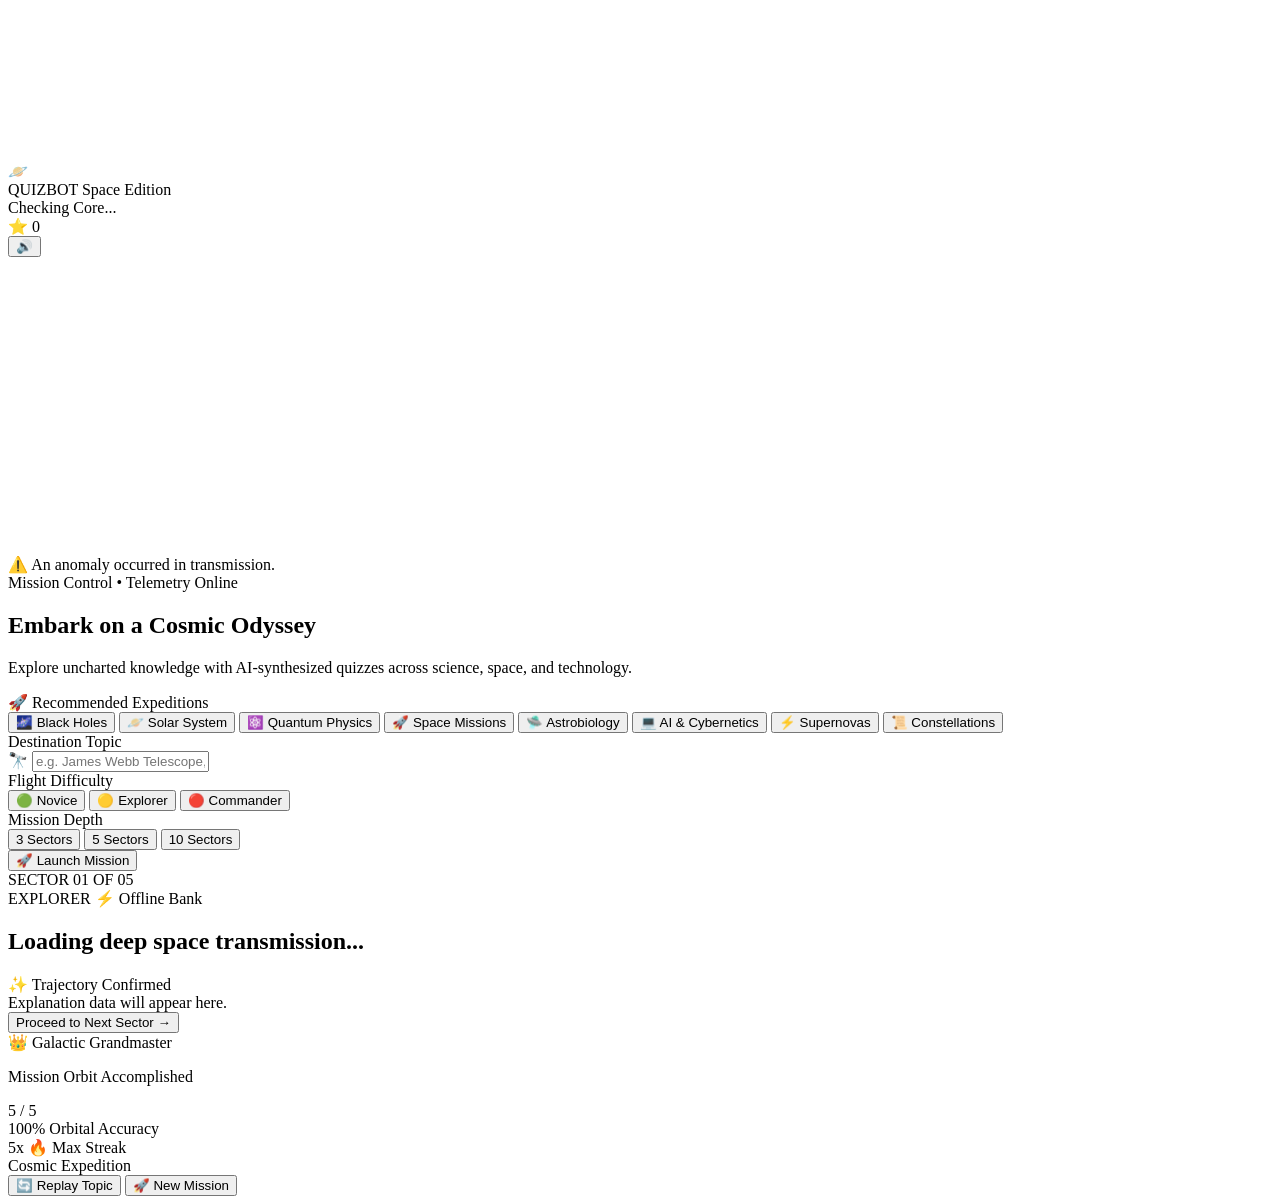
==== commit 8a275db0: "Update static file serving and health check routes for Vercel" ====
--- a/static/index.html
+++ b/static/index.html
@@ -12,7 +12,7 @@
   <link href="https://fonts.googleapis.com/css2?family=Plus+Jakarta+Sans:wght@400;500;600;700&family=Space+Grotesk:wght@500;600;700;800&display=swap" rel="stylesheet">
 
   <!-- Space-Themed Glassmorphism Stylesheet -->
-  <link rel="stylesheet" href="/static/css/style.css">
+  <link rel="stylesheet" href="/css/style.css">
 </head>
 <body>
 
@@ -225,6 +225,6 @@
   </main>
 
   <!-- ES Module Controller -->
-  <script type="module" src="/static/js/app.js"></script>
+  <script type="module" src="/js/app.js"></script>
 </body>
 </html>
